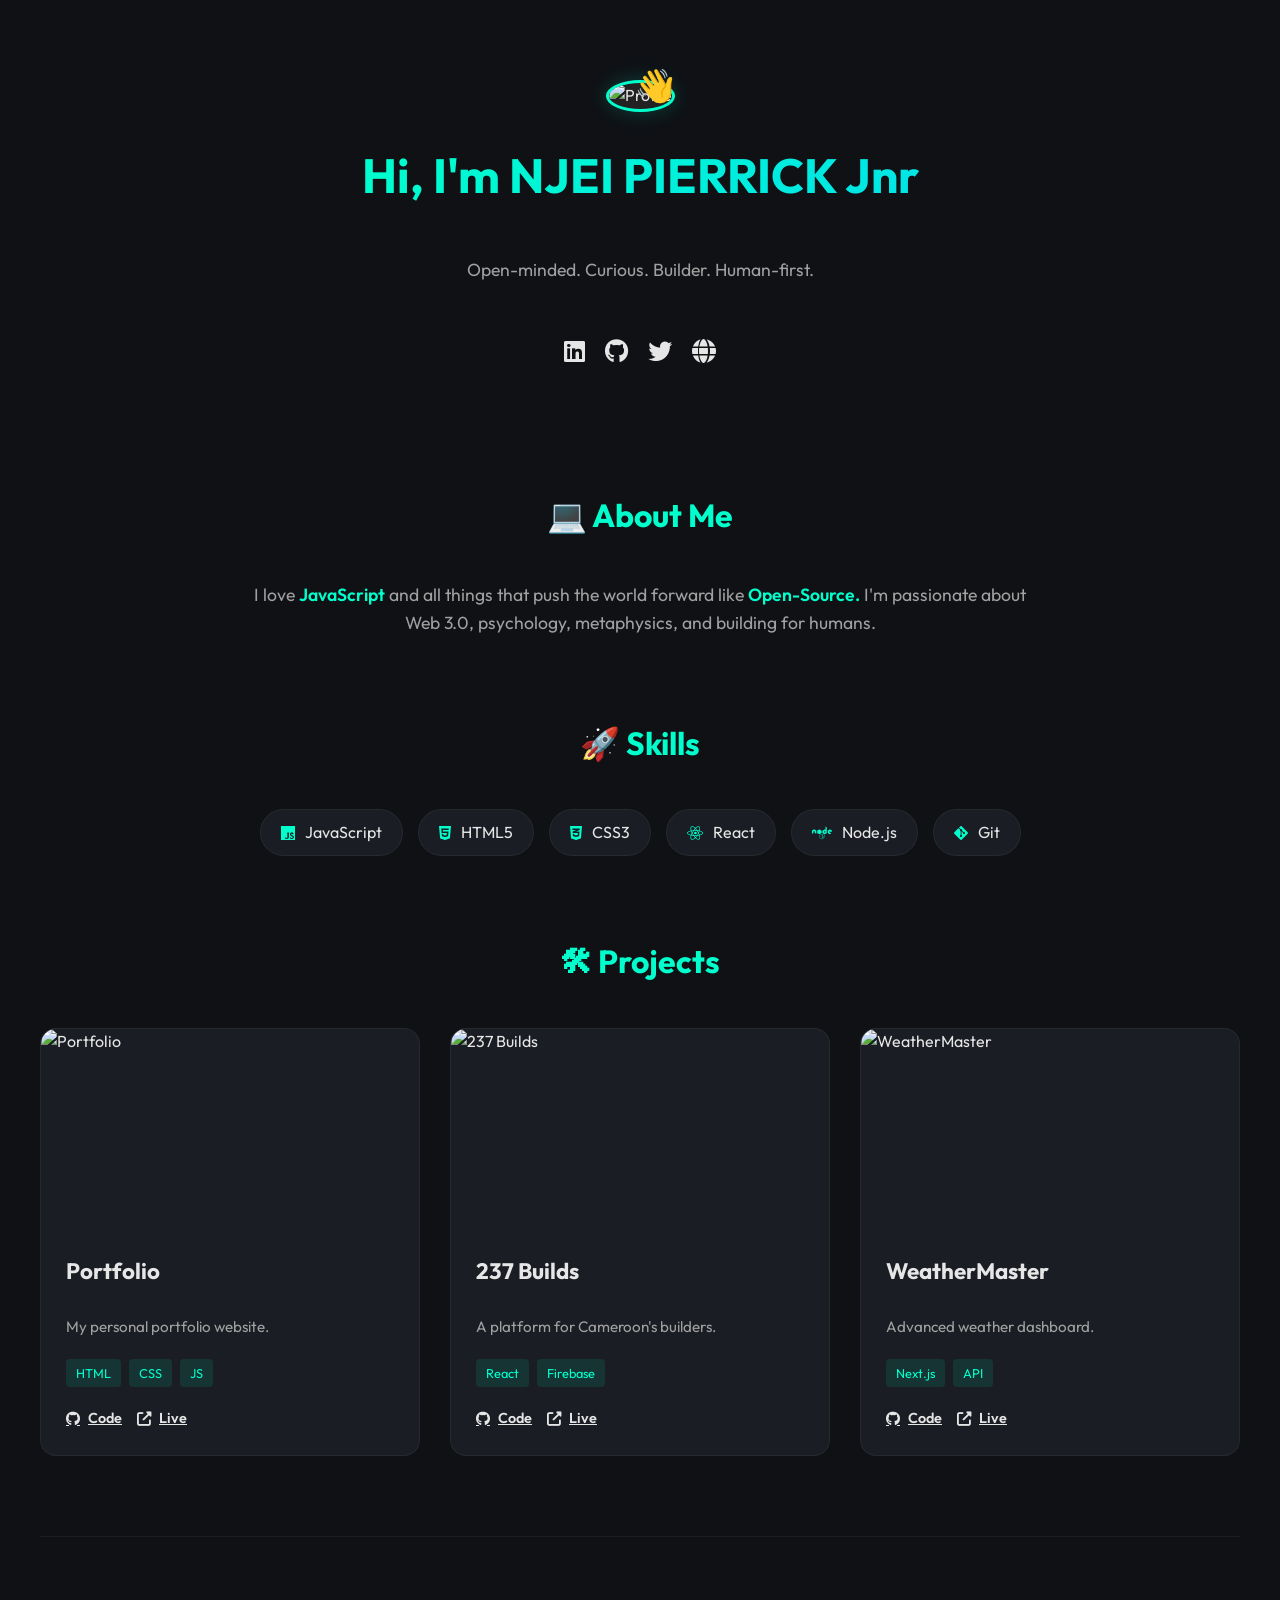
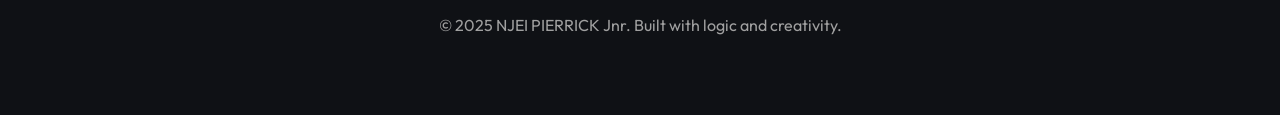
==== index.html @ 4e6f02c3 "feature:Added a seperate data file and enhance the styles" ====
<!DOCTYPE html>
<html lang="en">
<head>
  <meta charset="UTF-8" />
  <meta name="viewport" content="width=device-width, initial-scale=1.0"/>
  <title>PIERRICK's Portfolio</title>
  <link rel="stylesheet" href="styles.css" />
  <link rel="stylesheet" href="https://cdnjs.cloudflare.com/ajax/libs/font-awesome/6.4.0/css/all.min.css">
</head>
<body>
  <div id="app">
    <header id="header"></header>
    
    <main>
      <section id="about" class="fade-in"></section>
      <section id="skills" class="fade-in"></section>
      <section id="projects" class="fade-in"></section>
    </main>

    <footer id="footer"></footer>
  </div>

  <script src="data.js"></script>
  <script src="script.js"></script>
</body>
</html>
---- styles.css ----
@import url('https://fonts.googleapis.com/css2?family=Outfit:wght@300;400;600;700&display=swap');

:root {
  --bg-color: #0f1115;
  --card-bg: #1a1d23;
  --text-primary: #e6e6e6;
  --text-secondary: #a0a0a0;
  --accent: #00ffcc;
  --accent-glow: rgba(0, 255, 204, 0.2);
  --gradient: linear-gradient(135deg, #00ffcc 0%, #00ccff 100%);
}

body {
  font-family: 'Outfit', sans-serif;
  margin: 0;
  padding: 0;
  background-color: var(--bg-color);
  color: var(--text-primary);
  line-height: 1.6;
  overflow-x: hidden;
}

#app {
  max-width: 1200px;
  margin: 0 auto;
  padding: 0 20px;
}

/* Header */
header {
  padding: 80px 20px;
  text-align: center;
  margin-bottom: 40px;
}

.header-content {
  display: flex;
  flex-direction: column;
  align-items: center;
  gap: 15px;
}

.profile-container {
  position: relative;
  display: inline-block;
}

.profile-pic {
  width: 120px;
  height: 120px;
  border-radius: 50%;
  border: 3px solid var(--accent);
  object-fit: cover;
  box-shadow: 0 0 20px var(--accent-glow);
  background: #222;
}

.wave {
  font-size: 32px;
  position: absolute;
  bottom: 0;
  right: 0;
  animation: wave 1.5s infinite;
  transform-origin: 70% 70%;
}

@keyframes wave {
  0% {
    transform: rotate(0deg);
  }

  10% {
    transform: rotate(14deg);
  }

  20% {
    transform: rotate(-8deg);
  }

  30% {
    transform: rotate(14deg);
  }

  40% {
    transform: rotate(-4deg);
  }

  50% {
    transform: rotate(10deg);
  }

  60% {
    transform: rotate(0deg);
  }

  100% {
    transform: rotate(0deg);
  }
}

h1 {
  font-size: 3rem;
  margin: 10px 0;
}

.code-animate {
  background: var(--gradient);
  -webkit-background-clip: text;
  background-clip: text;
  -webkit-text-fill-color: transparent;
  background-size: 200% auto;
  animation: shine 3s linear infinite;
}

@keyframes shine {
  to {
    background-position: 200% center;
  }
}

.subtitle {
  color: var(--text-secondary);
  font-size: 1.1rem;
}

.social-links {
  display: flex;
  gap: 20px;
  margin-top: 15px;
}

.social-links a {
  color: var(--text-primary);
  font-size: 1.5rem;
  transition: transform 0.2s, color 0.2s;
}

.social-links a:hover {
  transform: translateY(-3px);
  color: var(--accent);
}

/* Common Section */
section {
  margin-bottom: 80px;
  opacity: 0;
  transform: translateY(20px);
  transition: opacity 0.6s ease-out, transform 0.6s ease-out;
}

section.visible {
  opacity: 1;
  transform: translateY(0);
}

h2 {
  text-align: center;
  font-size: 2rem;
  margin-bottom: 40px;
  color: var(--accent);
  display: flex;
  align-items: center;
  justify-content: center;
  gap: 10px;
}

/* About */
.about-content {
  max-width: 800px;
  margin: 0 auto;
  text-align: center;
  font-size: 1.1rem;
  color: var(--text-secondary);
}

.strong-word {
  color: var(--accent);
  font-weight: 600;
}

/* Skills */
.skills-container {
  display: flex;
  flex-wrap: wrap;
  justify-content: center;
  gap: 15px;
  max-width: 900px;
  margin: 0 auto;
}

.skill-tag {
  background: var(--card-bg);
  padding: 10px 20px;
  border-radius: 50px;
  display: flex;
  align-items: center;
  gap: 10px;
  border: 1px solid rgba(255, 255, 255, 0.05);
  transition: all 0.3s ease;
}

.skill-tag:hover {
  border-color: var(--accent);
  transform: translateY(-2px);
  box-shadow: 0 5px 15px rgba(0, 0, 0, 0.3);
}

.skill-tag i {
  color: var(--accent);
}

/* Projects */
.projects-grid {
  display: grid;
  grid-template-columns: repeat(auto-fit, minmax(300px, 1fr));
  gap: 30px;
}

.project-card {
  background: var(--card-bg);
  border-radius: 16px;
  overflow: hidden;
  transition: transform 0.3s ease, box-shadow 0.3s ease;
  border: 1px solid rgba(255, 255, 255, 0.05);
  display: flex;
  flex-direction: column;
}

.project-card:hover {
  transform: translateY(-5px);
  box-shadow: 0 10px 30px rgba(0, 0, 0, 0.4);
  border-color: var(--accent);
}

.project-image-wrapper {
  overflow: hidden;
  height: 200px;
}

.project-image {
  width: 100%;
  height: 100%;
  object-fit: cover;
  transition: transform 0.5s ease;
}

.project-card:hover .project-image {
  transform: scale(1.1);
}

.project-info {
  padding: 25px;
  flex-grow: 1;
  display: flex;
  flex-direction: column;
}

.project-info h3 {
  margin: 0 0 10px 0;
  font-size: 1.4rem;
}

.project-info p {
  color: var(--text-secondary);
  font-size: 0.95rem;
  margin-bottom: 20px;
  flex-grow: 1;
}

.tags {
  display: flex;
  flex-wrap: wrap;
  gap: 8px;
  margin-bottom: 20px;
}

.tag {
  font-size: 0.8rem;
  padding: 4px 10px;
  background: rgba(0, 255, 204, 0.1);
  color: var(--accent);
  border-radius: 4px;
}

.links {
  display: flex;
  gap: 15px;
  margin-top: auto;
}

.links a {
  display: flex;
  align-items: center;
  gap: 8px;
  color: var(--text-primary);
  font-size: 0.9rem;
  font-weight: 600;
}

.links a:hover {
  color: var(--accent);
}

/* Footer */
footer {
  text-align: center;
  padding: 60px 20px;
  color: var(--text-secondary);
  border-top: 1px solid rgba(255, 255, 255, 0.05);
  margin-top: 40px;
}

/* Mobile Responsive */
@media (max-width: 768px) {
  h1 {
    font-size: 2.2rem;
  }

  .projects-grid {
    grid-template-columns: 1fr;
  }
}
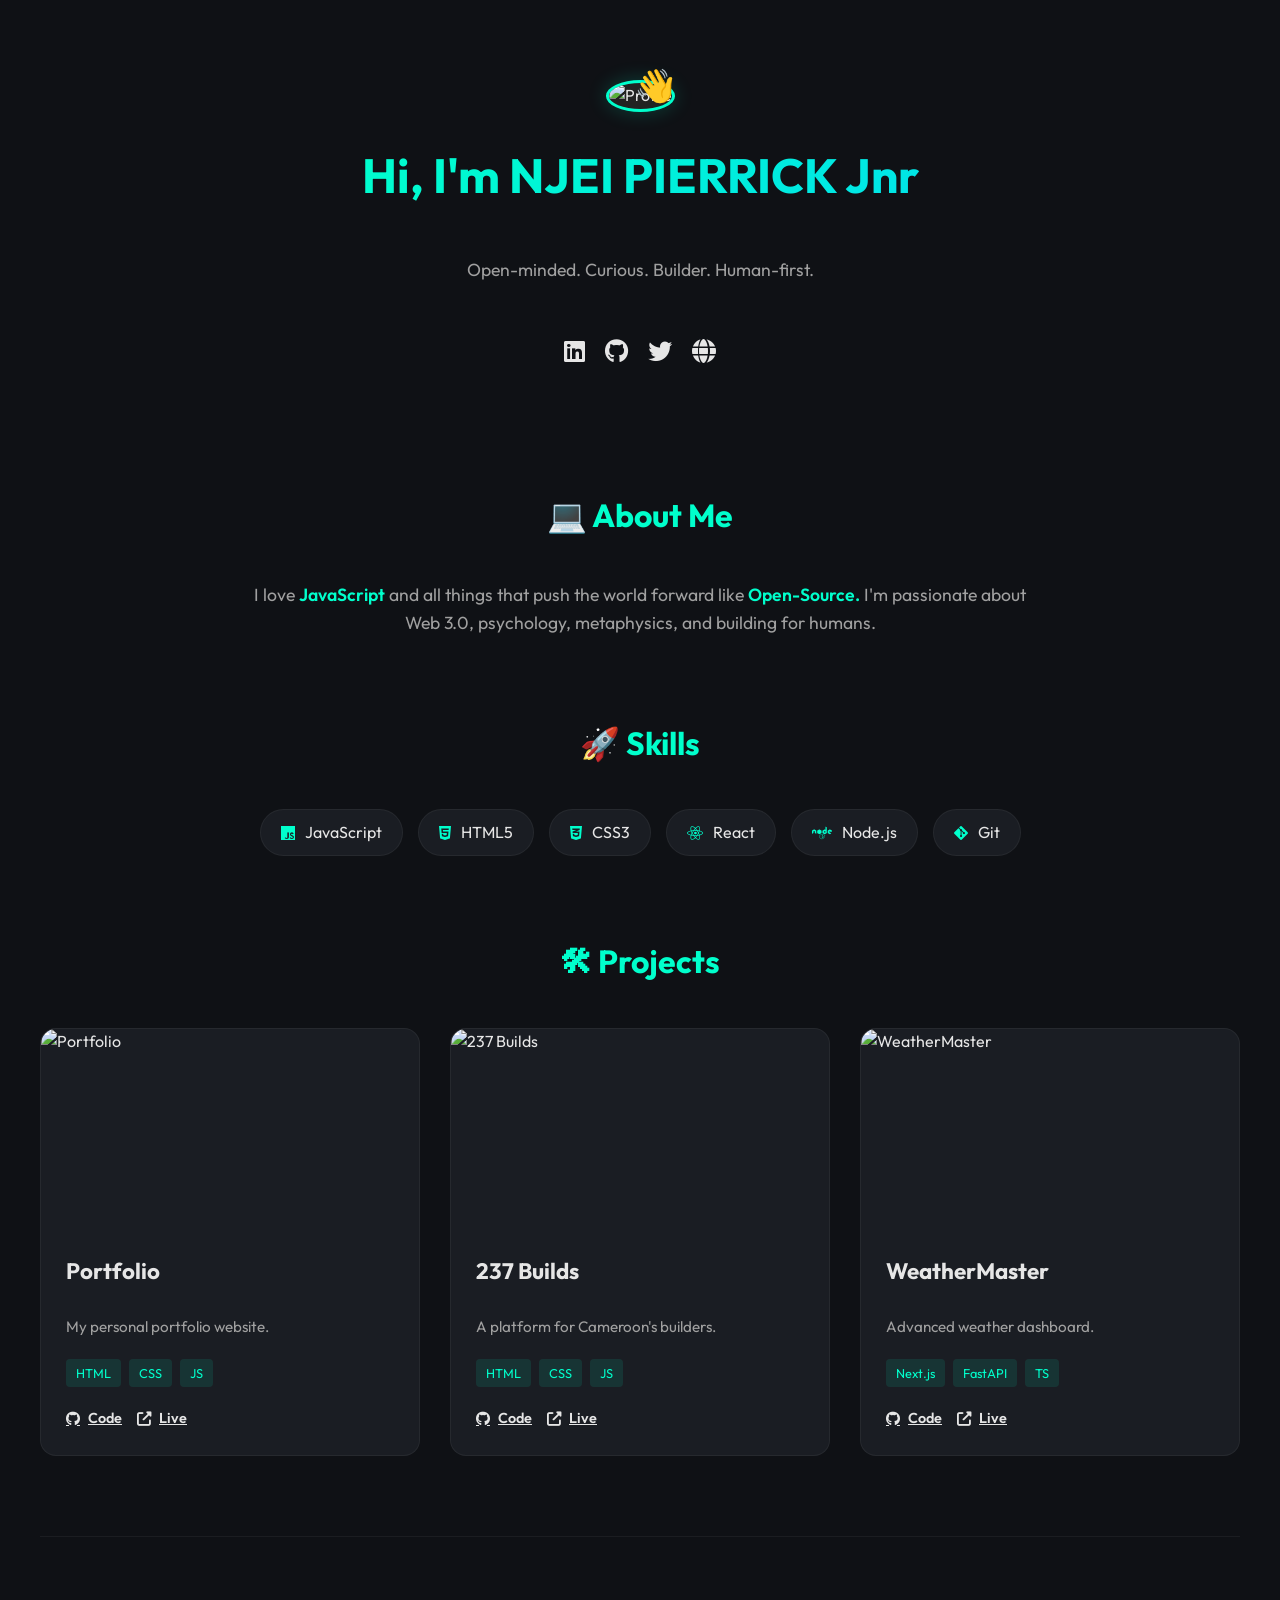
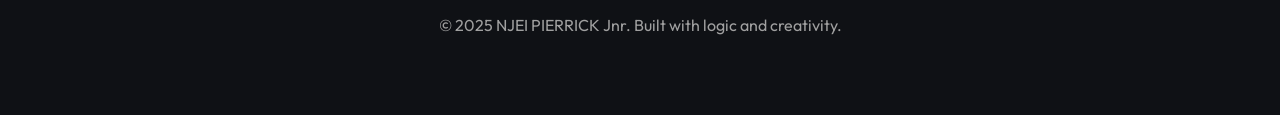
==== commit b5abf8e7: "Feature: Added the favico" ====
--- a/index.html
+++ b/index.html
@@ -1,16 +1,23 @@
 <!DOCTYPE html>
 <html lang="en">
+
 <head>
   <meta charset="UTF-8" />
-  <meta name="viewport" content="width=device-width, initial-scale=1.0"/>
+  <meta name="viewport" content="width=device-width, initial-scale=1.0" />
   <title>PIERRICK's Portfolio</title>
+  <link rel="apple-touch-icon" sizes="180x180" href="favico/apple-touch-icon.png">
+  <link rel="icon" type="image/png" sizes="32x32" href="favico/favicon-32x32.png">
+  <link rel="icon" type="image/png" sizes="16x16" href="favico/favicon-16x16.png">
+  <link rel="manifest" href="favico/site.webmanifest">
+  <link rel="icon" href="favico/favicon.ico">
   <link rel="stylesheet" href="styles.css" />
   <link rel="stylesheet" href="https://cdnjs.cloudflare.com/ajax/libs/font-awesome/6.4.0/css/all.min.css">
 </head>
+
 <body>
   <div id="app">
     <header id="header"></header>
-    
+
     <main>
       <section id="about" class="fade-in"></section>
       <section id="skills" class="fade-in"></section>
@@ -23,4 +30,5 @@
   <script src="data.js"></script>
   <script src="script.js"></script>
 </body>
-</html>
+
+</html>
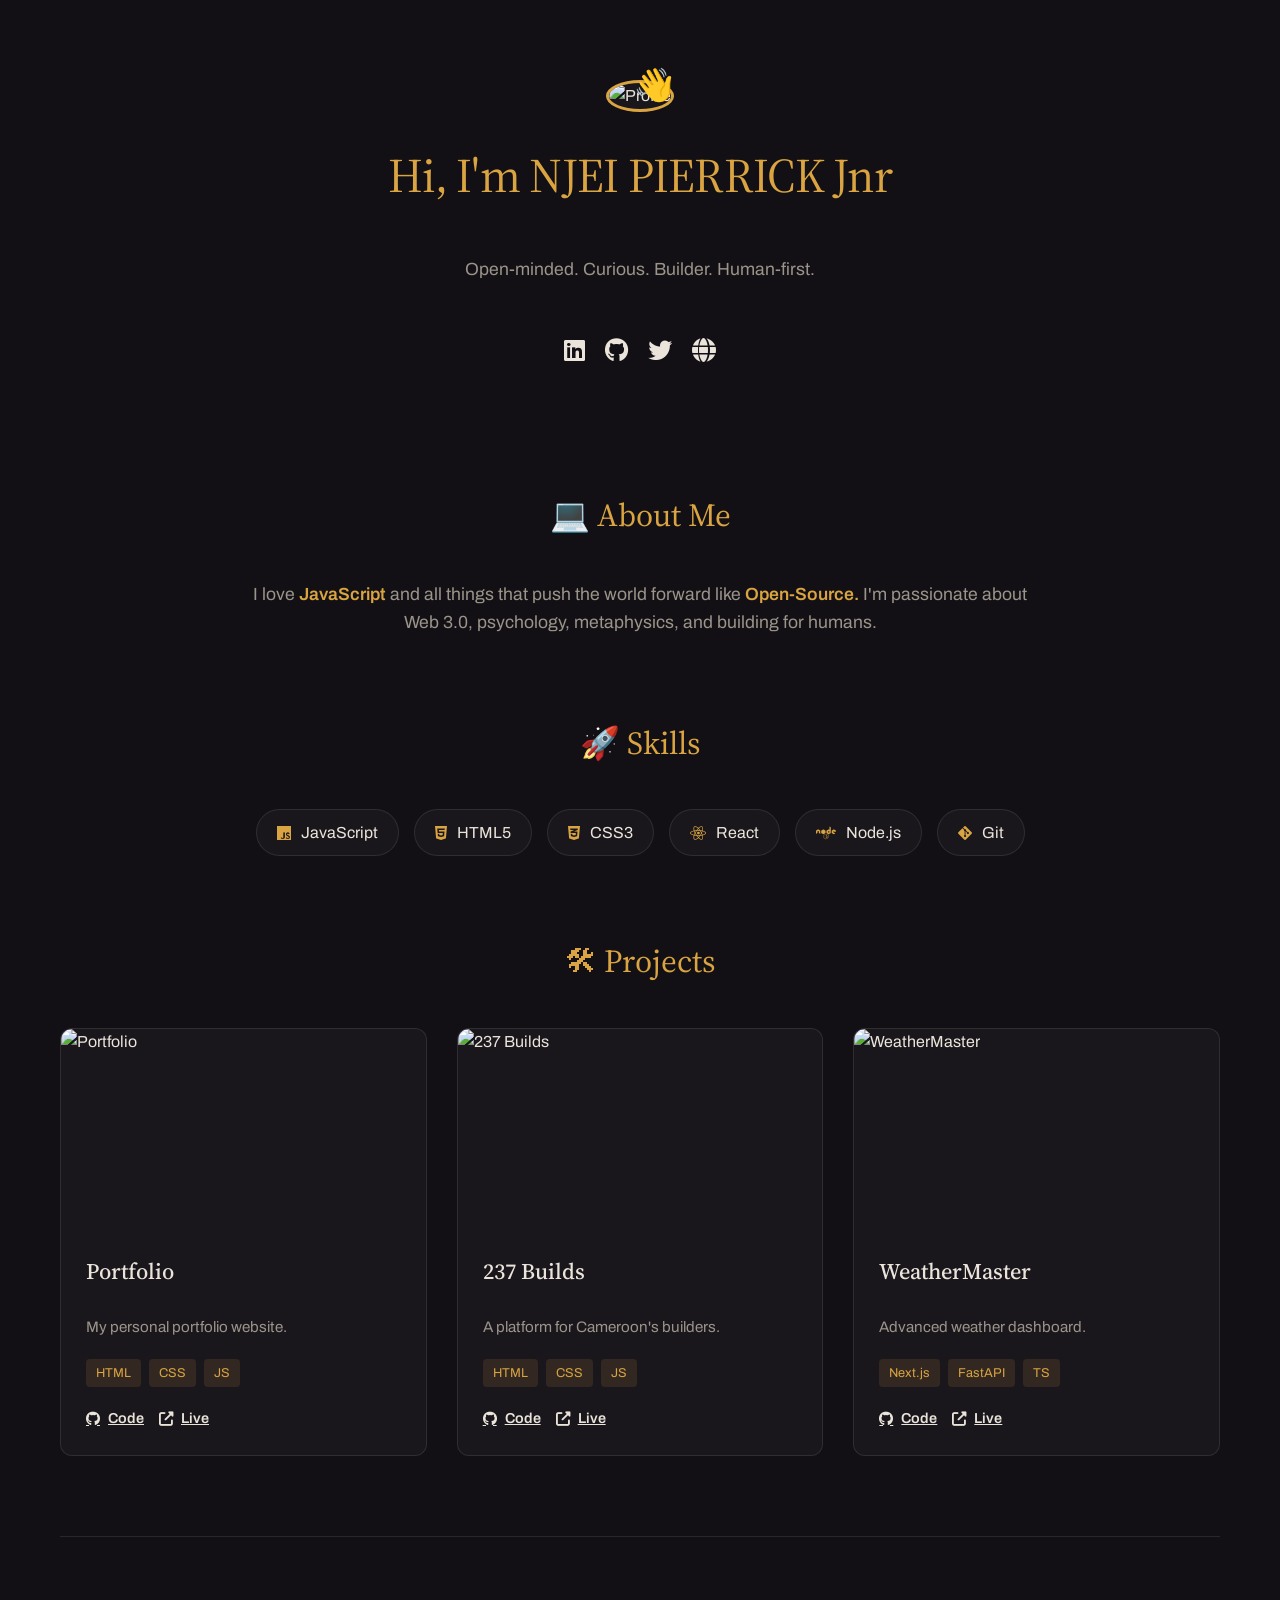
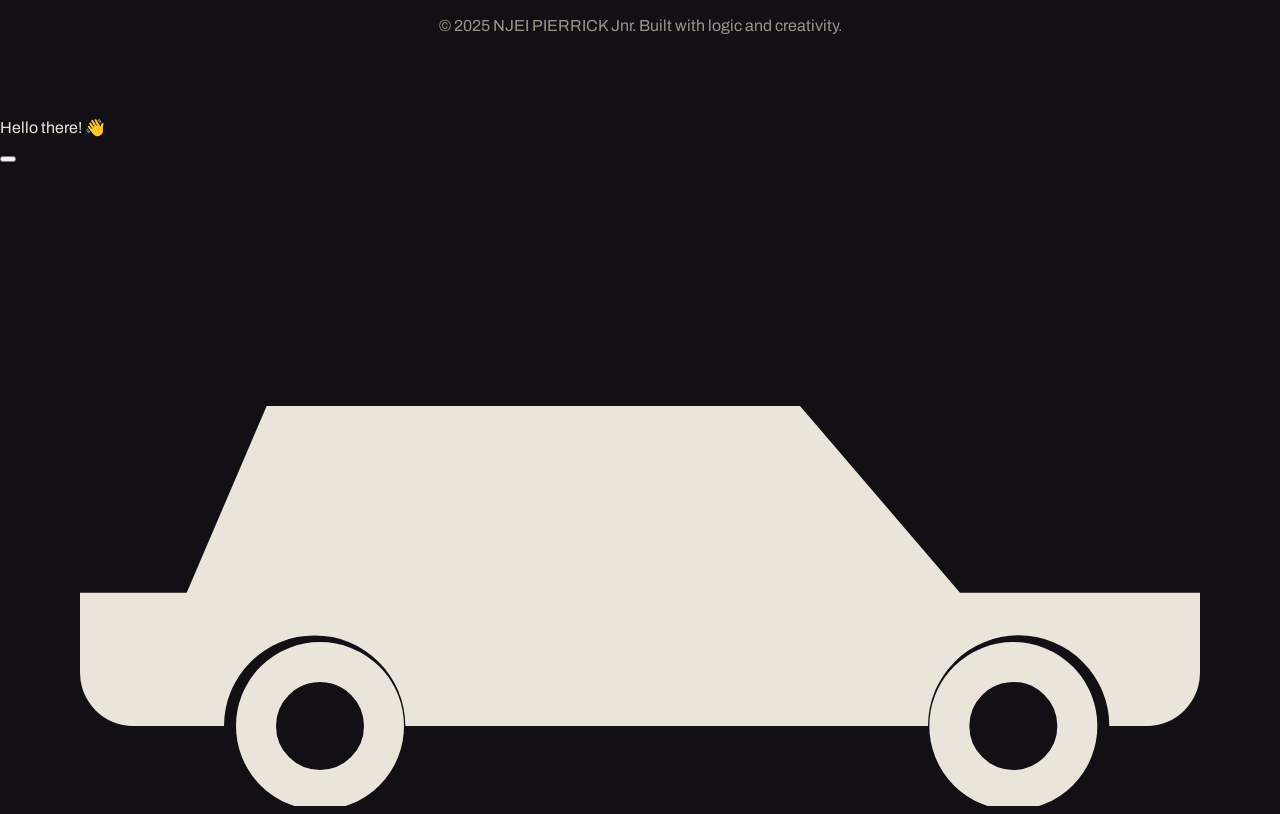
==== commit dfd93f20: "added blob" ====
--- a/index.html
+++ b/index.html
@@ -27,6 +27,32 @@
     <footer id="footer"></footer>
   </div>
 
+  <div id="helloDrop" class="hello-drop" aria-live="polite">Hello there! 👋</div>
+
+  <button
+    type="button"
+    id="navBlob"
+    class="nav-blob"
+    aria-haspopup="true"
+    aria-expanded="false"
+    aria-controls="blobMenu"
+    aria-label="Open quick menu"
+  ><span class="nav-blob-dot"></span></button>
+
+  <nav id="blobMenu" class="blob-menu" aria-label="Quick links" hidden>
+    <a href="#projects" class="blob-link" data-close>Projects</a>
+    <a href="https://njeipierrick.com" target="_blank" rel="noopener noreferrer" class="blob-link" data-close>Read my Blog ↗</a>
+  </nav>
+
+  <div id="scrollCar" class="scroll-progress" role="progressbar" aria-valuemin="0" aria-valuemax="100" aria-valuenow="0" aria-label="Page scroll progress">
+    <div class="scroll-track"></div>
+    <svg class="scroll-car" viewBox="0 0 48 24" aria-hidden="true" focusable="false">
+      <path d="M3 16 L7 16 L10 9 L30 9 L36 16 L45 16 L45 19 A2 2 0 0 1 43 21 L41.6 21 A3.4 3.4 0 0 0 34.8 21 L15.2 21 A3.4 3.4 0 0 0 8.4 21 L5 21 A2 2 0 0 1 3 19 Z" fill="currentColor" />
+      <circle cx="12" cy="21" r="2.4" fill="var(--bg)" stroke="currentColor" stroke-width="1.5" />
+      <circle cx="38" cy="21" r="2.4" fill="var(--bg)" stroke="currentColor" stroke-width="1.5" />
+    </svg>
+  </div>
+
   <script src="data.js"></script>
   <script src="script.js"></script>
 </body>
--- a/styles.css
+++ b/styles.css
@@ -1,24 +1,36 @@
-@import url('https://fonts.googleapis.com/css2?family=Outfit:wght@300;400;600;700&display=swap');
+@import url('https://fonts.googleapis.com/css2?family=Source+Serif+4:ital,opsz,wght@0,8..60,400;0,8..60,500;0,8..60,600;1,8..60,400&family=Archivo:wght@400;500;600&display=swap');
 
 :root {
-  --bg-color: #0f1115;
-  --card-bg: #1a1d23;
-  --text-primary: #e6e6e6;
-  --text-secondary: #a0a0a0;
-  --accent: #00ffcc;
-  --accent-glow: rgba(0, 255, 204, 0.2);
-  --gradient: linear-gradient(135deg, #00ffcc 0%, #00ccff 100%);
+  --bg: #121014;
+  --bg-raise: #1a171c;
+  --line: rgba(234, 228, 219, 0.10);
+  --text: #eae4db;
+  --muted: #9b948a;
+  --accent: #d9a441;
+  --accent-soft: rgba(217, 164, 65, 0.12);
+  --serif: "Source Serif 4", Georgia, serif;
+  --sans: "Archivo", -apple-system, system-ui, sans-serif;
+}
+
+* { box-sizing: border-box; }
+html { scroll-behavior: smooth; }
+@media (prefers-reduced-motion: reduce) {
+  html { scroll-behavior: auto; }
+  *, *::before, *::after { transition: none !important; animation: none !important; }
 }
 
 body {
-  font-family: 'Outfit', sans-serif;
+  font-family: var(--sans);
   margin: 0;
   padding: 0;
-  background-color: var(--bg-color);
-  color: var(--text-primary);
+  background-color: var(--bg);
+  color: var(--text);
   line-height: 1.6;
   overflow-x: hidden;
-}
+  -webkit-font-smoothing: antialiased;
+}
+
+::selection { background: var(--accent); color: var(--bg); }
 
 #app {
   max-width: 1200px;
@@ -51,8 +63,7 @@
   border-radius: 50%;
   border: 3px solid var(--accent);
   object-fit: cover;
-  box-shadow: 0 0 20px var(--accent-glow);
-  background: #222;
+  background: var(--bg-raise);
 }
 
 .wave {
@@ -60,7 +71,7 @@
   position: absolute;
   bottom: 0;
   right: 0;
-  animation: wave 1.5s infinite;
+  animation: wave 1.8s infinite;
   transform-origin: 70% 70%;
 }
 
@@ -99,27 +110,19 @@
 }
 
 h1 {
+  font-family: var(--serif);
+  font-weight: 400;
   font-size: 3rem;
+  letter-spacing: -0.015em;
   margin: 10px 0;
 }
 
 .code-animate {
-  background: var(--gradient);
-  -webkit-background-clip: text;
-  background-clip: text;
-  -webkit-text-fill-color: transparent;
-  background-size: 200% auto;
-  animation: shine 3s linear infinite;
-}
-
-@keyframes shine {
-  to {
-    background-position: 200% center;
-  }
+  color: var(--accent);
 }
 
 .subtitle {
-  color: var(--text-secondary);
+  color: var(--muted);
   font-size: 1.1rem;
 }
 
@@ -130,9 +133,9 @@
 }
 
 .social-links a {
-  color: var(--text-primary);
+  color: var(--text);
   font-size: 1.5rem;
-  transition: transform 0.2s, color 0.2s;
+  transition: transform 200ms ease, color 200ms ease;
 }
 
 .social-links a:hover {
@@ -145,7 +148,7 @@
   margin-bottom: 80px;
   opacity: 0;
   transform: translateY(20px);
-  transition: opacity 0.6s ease-out, transform 0.6s ease-out;
+  transition: opacity 0.5s ease-out, transform 0.5s ease-out;
 }
 
 section.visible {
@@ -154,6 +157,8 @@
 }
 
 h2 {
+  font-family: var(--serif);
+  font-weight: 400;
   text-align: center;
   font-size: 2rem;
   margin-bottom: 40px;
@@ -170,7 +175,7 @@
   margin: 0 auto;
   text-align: center;
   font-size: 1.1rem;
-  color: var(--text-secondary);
+  color: var(--muted);
 }
 
 .strong-word {
@@ -189,20 +194,19 @@
 }
 
 .skill-tag {
-  background: var(--card-bg);
+  background: var(--bg-raise);
   padding: 10px 20px;
   border-radius: 50px;
   display: flex;
   align-items: center;
   gap: 10px;
-  border: 1px solid rgba(255, 255, 255, 0.05);
-  transition: all 0.3s ease;
+  border: 1px solid var(--line);
+  transition: border-color 200ms ease, transform 200ms ease;
 }
 
 .skill-tag:hover {
   border-color: var(--accent);
   transform: translateY(-2px);
-  box-shadow: 0 5px 15px rgba(0, 0, 0, 0.3);
 }
 
 .skill-tag i {
@@ -217,18 +221,17 @@
 }
 
 .project-card {
-  background: var(--card-bg);
-  border-radius: 16px;
+  background: var(--bg-raise);
+  border-radius: 12px;
   overflow: hidden;
-  transition: transform 0.3s ease, box-shadow 0.3s ease;
-  border: 1px solid rgba(255, 255, 255, 0.05);
+  transition: border-color 200ms ease, transform 200ms ease;
+  border: 1px solid var(--line);
   display: flex;
   flex-direction: column;
 }
 
 .project-card:hover {
-  transform: translateY(-5px);
-  box-shadow: 0 10px 30px rgba(0, 0, 0, 0.4);
+  transform: translateY(-3px);
   border-color: var(--accent);
 }
 
@@ -245,7 +248,7 @@
 }
 
 .project-card:hover .project-image {
-  transform: scale(1.1);
+  transform: scale(1.05);
 }
 
 .project-info {
@@ -256,12 +259,14 @@
 }
 
 .project-info h3 {
+  font-family: var(--serif);
+  font-weight: 500;
   margin: 0 0 10px 0;
   font-size: 1.4rem;
 }
 
 .project-info p {
-  color: var(--text-secondary);
+  color: var(--muted);
   font-size: 0.95rem;
   margin-bottom: 20px;
   flex-grow: 1;
@@ -277,7 +282,7 @@
 .tag {
   font-size: 0.8rem;
   padding: 4px 10px;
-  background: rgba(0, 255, 204, 0.1);
+  background: var(--accent-soft);
   color: var(--accent);
   border-radius: 4px;
 }
@@ -292,9 +297,10 @@
   display: flex;
   align-items: center;
   gap: 8px;
-  color: var(--text-primary);
+  color: var(--text);
   font-size: 0.9rem;
   font-weight: 600;
+  transition: color 200ms ease;
 }
 
 .links a:hover {
@@ -305,8 +311,8 @@
 footer {
   text-align: center;
   padding: 60px 20px;
-  color: var(--text-secondary);
-  border-top: 1px solid rgba(255, 255, 255, 0.05);
+  color: var(--muted);
+  border-top: 1px solid var(--line);
   margin-top: 40px;
 }
 
@@ -319,4 +325,4 @@
   .projects-grid {
     grid-template-columns: 1fr;
   }
-}+}
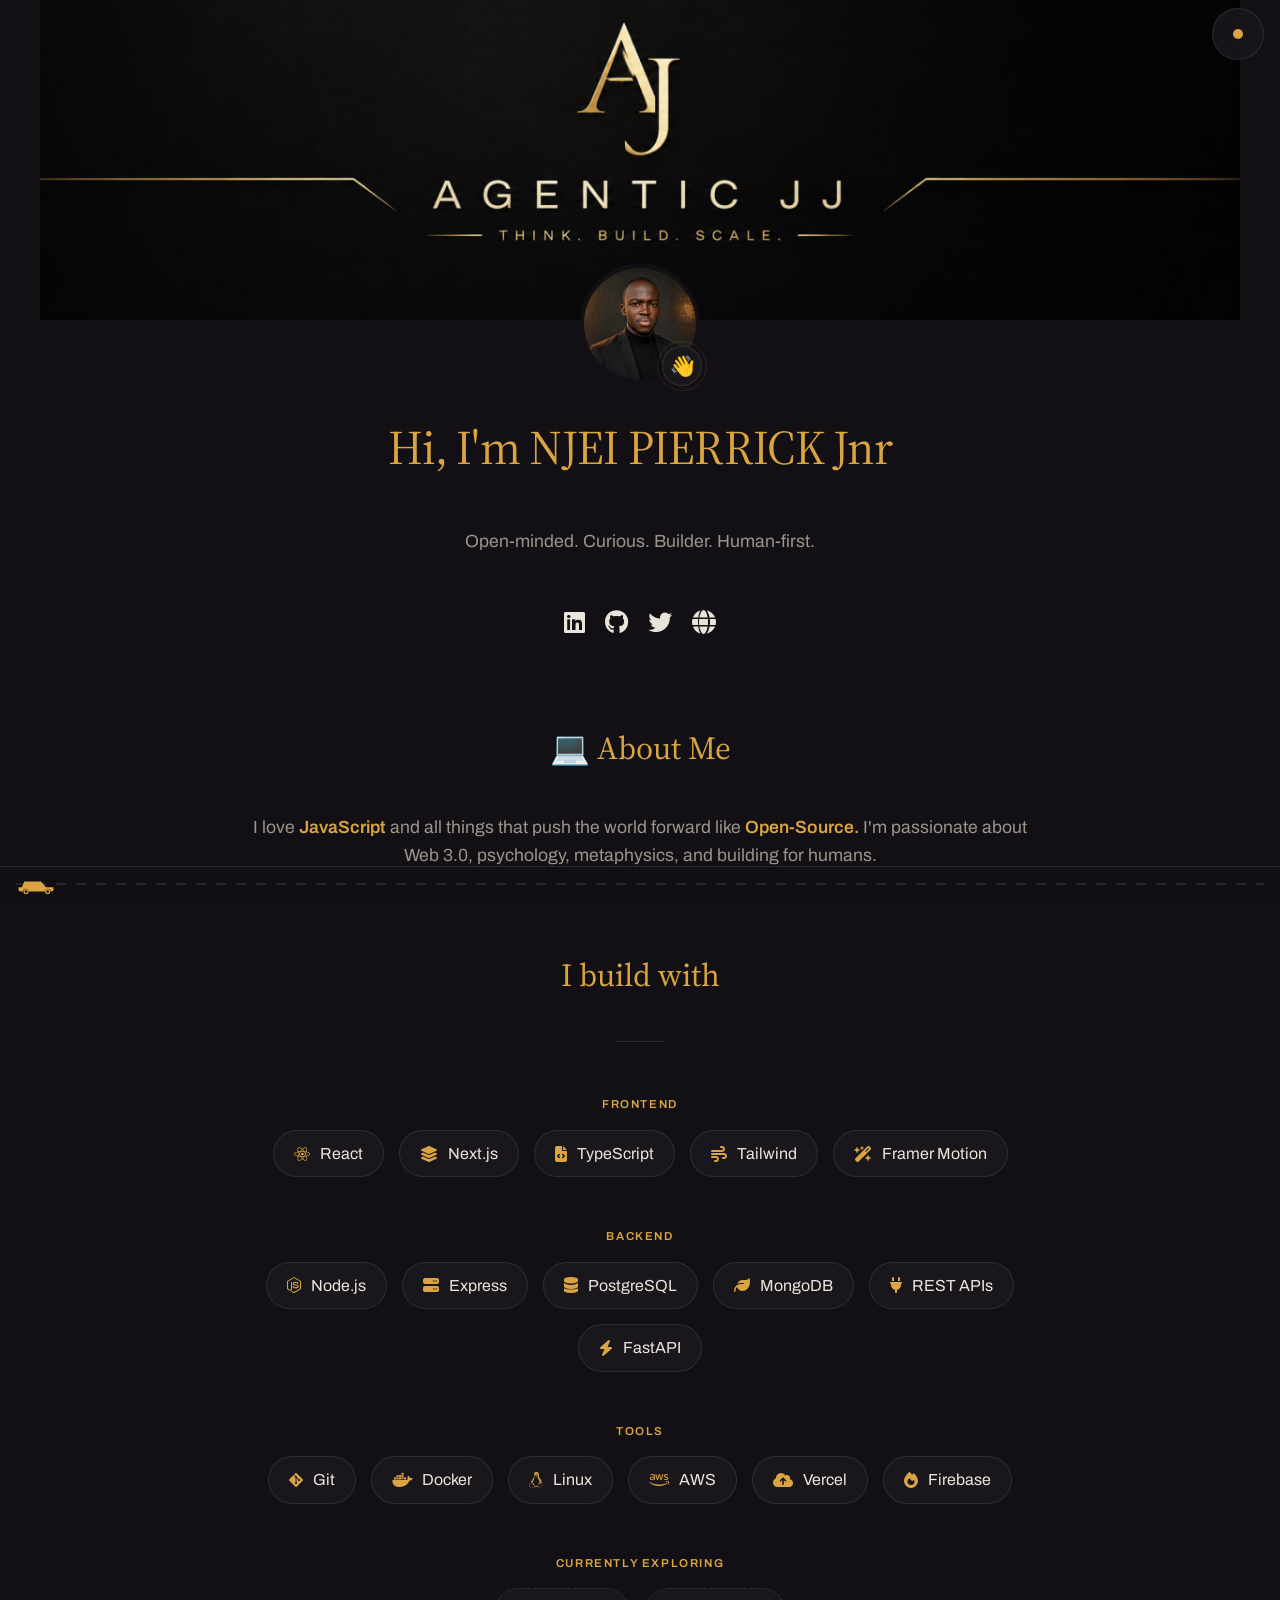
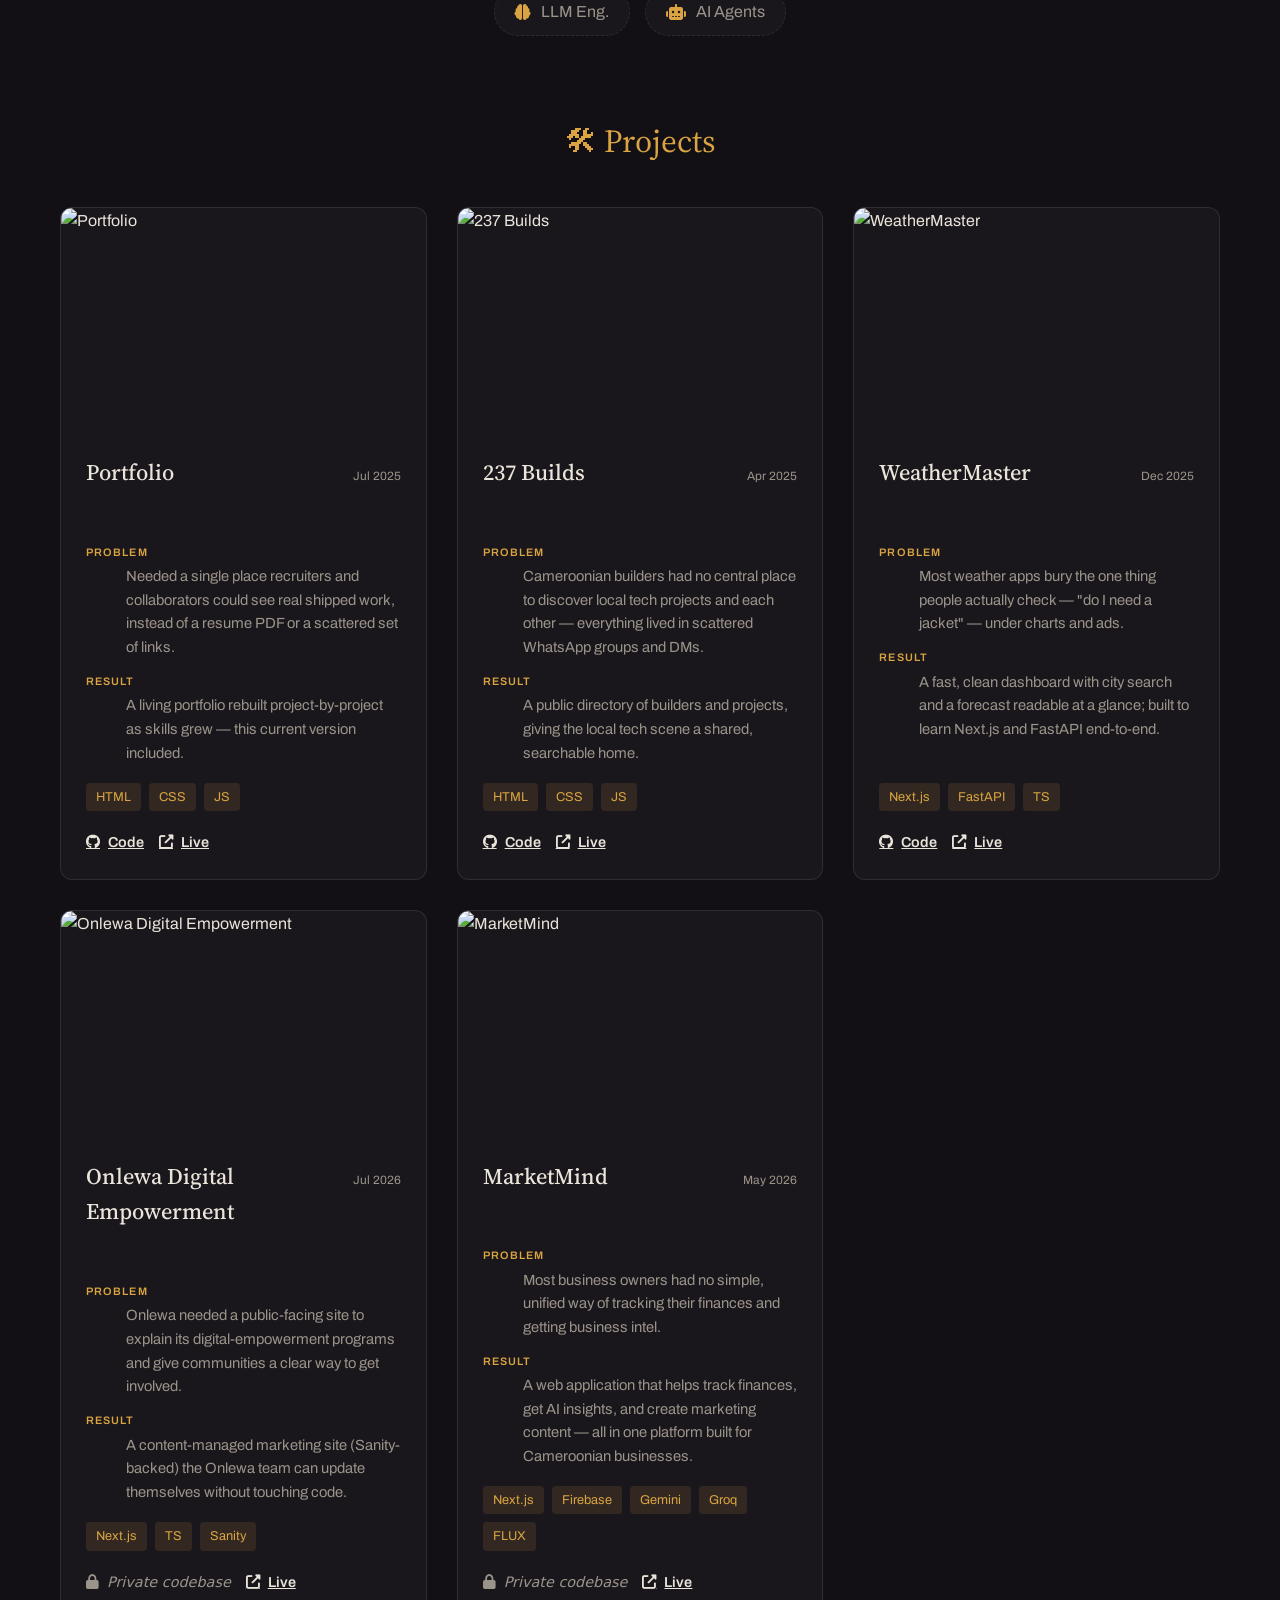
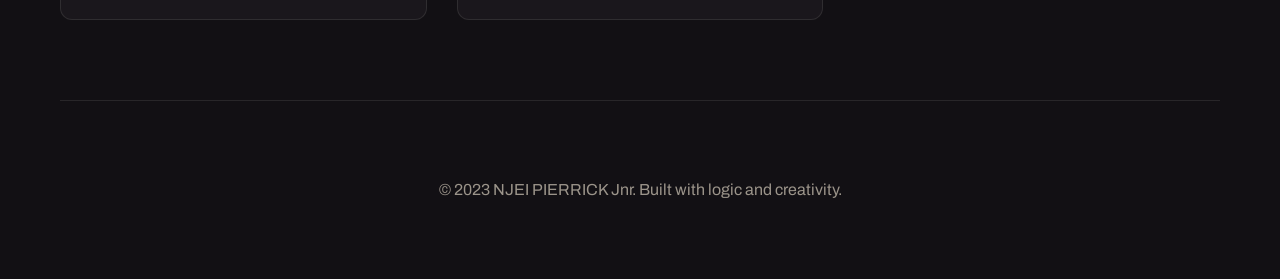
==== commit e7a302f0: "Added the blog link" ====
--- a/index.html
+++ b/index.html
@@ -41,7 +41,7 @@
 
   <nav id="blobMenu" class="blob-menu" aria-label="Quick links" hidden>
     <a href="#projects" class="blob-link" data-close>Projects</a>
-    <a href="https://njeipierrick.com" target="_blank" rel="noopener noreferrer" class="blob-link" data-close>Read my Blog ↗</a>
+    <a href="https://njei-blog.vercel.app" target="_blank" rel="noopener noreferrer" class="blob-link" data-close>Read my Blog ↗</a>
   </nav>
 
   <div id="scrollCar" class="scroll-progress" role="progressbar" aria-valuemin="0" aria-valuemax="100" aria-valuenow="0" aria-label="Page scroll progress">
--- a/styles.css
+++ b/styles.css
@@ -40,39 +40,107 @@
 
 /* Header */
 header {
-  padding: 80px 20px;
+  padding: 0 0 40px;
   text-align: center;
   margin-bottom: 40px;
 }
 
+/* Facebook-style cover photo */
+.cover {
+  width: calc(100% + 40px);
+  margin: 0 -20px;
+  height: clamp(140px, 30vw, 320px);
+  overflow: hidden;
+  background: var(--bg-raise);
+}
+
+.cover-img {
+  width: 100%;
+  height: 100%;
+  object-fit: cover;
+  display: block;
+}
+
+.cover-placeholder {
+  width: 100%;
+  height: 100%;
+  background-image: repeating-linear-gradient(
+    135deg,
+    var(--bg-raise) 0,
+    var(--bg-raise) 22px,
+    var(--bg) 22px,
+    var(--bg) 44px
+  );
+}
+
 .header-content {
   display: flex;
   flex-direction: column;
   align-items: center;
   gap: 15px;
+  padding: 0 20px;
 }
 
 .profile-container {
   position: relative;
   display: inline-block;
+  margin-top: -56px;
+  z-index: 1;
 }
 
 .profile-pic {
   width: 120px;
   height: 120px;
   border-radius: 50%;
-  border: 3px solid var(--accent);
+  border: 4px solid var(--bg);
   object-fit: cover;
   background: var(--bg-raise);
-}
-
-.wave {
-  font-size: 32px;
+  display: block;
+}
+
+.wave-btn {
   position: absolute;
-  bottom: 0;
-  right: 0;
+  bottom: -2px;
+  right: -2px;
+  width: 40px;
+  height: 40px;
+  border-radius: 50%;
+  background: var(--bg-raise);
+  border: 1px solid var(--line);
+  display: flex;
+  align-items: center;
+  justify-content: center;
+  cursor: pointer;
+  transition: transform 200ms ease, border-color 200ms ease;
+}
+
+.wave-btn::before {
+  content: "";
+  position: absolute;
+  inset: -6px;
+  border-radius: 50%;
+  border: 1px solid var(--accent-soft);
+  animation: wave-pulse 2.6s ease-out infinite;
+  pointer-events: none;
+}
+
+.wave-btn:hover,
+.wave-btn:focus-visible {
+  transform: scale(1.15);
+  border-color: var(--accent);
+}
+
+.wave-btn .wave {
+  display: inline-block;
+  font-size: 20px;
   animation: wave 1.8s infinite;
   transform-origin: 70% 70%;
+}
+
+@keyframes wave-pulse {
+  0% { transform: scale(0.85); opacity: 0.6; }
+  70% { transform: scale(1.5); opacity: 0; }
+  100% { opacity: 0; }
 }
 
 @keyframes wave {
@@ -184,6 +252,33 @@
 }
 
 /* Skills */
+.skills-header { text-align: center; }
+.skills-divider {
+  width: 48px;
+  height: 1px;
+  background: var(--line);
+  margin: 1.1rem auto 0;
+}
+
+.skill-groups {
+  display: flex;
+  flex-direction: column;
+  gap: 2.4rem;
+  max-width: 800px;
+  margin: 2.6rem auto 0;
+}
+
+.skill-group-label {
+  text-align: center;
+  font-family: var(--sans);
+  font-size: 0.72rem;
+  font-weight: 600;
+  letter-spacing: 0.14em;
+  text-transform: uppercase;
+  color: var(--accent);
+  margin-bottom: 1rem;
+}
+
 .skills-container {
   display: flex;
   flex-wrap: wrap;
@@ -211,6 +306,11 @@
 
 .skill-tag i {
   color: var(--accent);
+}
+
+.skill-tag.exploring {
+  border-style: dashed;
+  color: var(--muted);
 }
 
 /* Projects */
@@ -258,18 +358,55 @@
   flex-direction: column;
 }
 
+.project-meta {
+  display: flex;
+  align-items: baseline;
+  justify-content: space-between;
+  gap: 0.75rem;
+  margin-bottom: 0.9rem;
+}
+
 .project-info h3 {
   font-family: var(--serif);
   font-weight: 500;
-  margin: 0 0 10px 0;
   font-size: 1.4rem;
 }
 
-.project-info p {
-  color: var(--muted);
-  font-size: 0.95rem;
-  margin-bottom: 20px;
+.project-date {
+  font-size: 0.75rem;
+  color: var(--muted);
+  white-space: nowrap;
+}
+
+.project-case {
   flex-grow: 1;
+  margin-bottom: 1.1rem;
+}
+
+.project-case dt {
+  font-size: 0.68rem;
+  font-weight: 600;
+  letter-spacing: 0.1em;
+  text-transform: uppercase;
+  color: var(--accent);
+  margin-top: 0.85rem;
+}
+
+.project-case dt:first-child { margin-top: 0; }
+
+.project-case dd {
+  color: var(--muted);
+  font-size: 0.92rem;
+  margin-top: 0.25rem;
+}
+
+.project-private {
+  display: flex;
+  align-items: center;
+  gap: 8px;
+  color: var(--muted);
+  font-size: 0.9rem;
+  font-style: italic;
 }
 
 .tags {
@@ -316,6 +453,131 @@
   margin-top: 40px;
 }
 
+/* ---------- Hello drop message ---------- */
+.hello-drop {
+  position: fixed;
+  top: 0;
+  left: 50%;
+  transform: translate(-50%, -120%);
+  background: var(--bg-raise);
+  border: 1px solid var(--line);
+  border-top: none;
+  border-bottom: 2px solid var(--accent);
+  color: var(--text);
+  font-family: var(--serif);
+  font-size: 1.1rem;
+  padding: 0.9rem 1.7rem;
+  border-radius: 0 0 10px 10px;
+  z-index: 80;
+  transition: transform 480ms cubic-bezier(0.32, 1.4, 0.55, 1);
+  pointer-events: none;
+}
+
+.hello-drop.show { transform: translate(-50%, 0); }
+
+/* ---------- Floating nav blob (dual-trigger menu) ---------- */
+.nav-blob {
+  position: fixed;
+  z-index: 70;
+  width: 52px;
+  height: 52px;
+  border-radius: 50%;
+  background: color-mix(in srgb, var(--bg-raise) 88%, transparent);
+  backdrop-filter: blur(10px);
+  border: 1px solid var(--line);
+  display: flex;
+  align-items: center;
+  justify-content: center;
+  cursor: grab;
+  touch-action: none;
+  transition: left 320ms ease, right 320ms ease, top 320ms ease,
+    border-color 160ms ease, transform 160ms ease;
+}
+
+.nav-blob.dragging { transition: transform 80ms ease; cursor: grabbing; }
+.nav-blob:hover { border-color: var(--accent); }
+.nav-blob:active { transform: scale(0.94); }
+
+.nav-blob-dot {
+  width: 10px;
+  height: 10px;
+  border-radius: 50%;
+  background: var(--accent);
+  transition: background 160ms ease;
+}
+
+.nav-blob[aria-expanded="true"] .nav-blob-dot { background: var(--text); }
+
+.blob-menu {
+  position: fixed;
+  z-index: 70;
+  min-width: 12rem;
+  background: color-mix(in srgb, var(--bg-raise) 92%, transparent);
+  backdrop-filter: blur(10px);
+  border: 1px solid var(--line);
+  border-radius: 12px;
+  padding: 0.5rem;
+  display: flex;
+  flex-direction: column;
+  gap: 0.15rem;
+  opacity: 0;
+  transform: translateY(6px) scale(0.98);
+  transition: opacity 180ms ease, transform 180ms ease;
+}
+
+.blob-menu[data-open] { opacity: 1; transform: translateY(0) scale(1); }
+
+.blob-link {
+  font-family: var(--sans);
+  font-size: 0.92rem;
+  color: var(--text);
+  padding: 0.6rem 0.75rem;
+  border-radius: 8px;
+  transition: background 140ms ease, color 140ms ease;
+}
+
+.blob-link:hover,
+.blob-link:focus-visible { background: var(--accent-soft); color: var(--accent); }
+
+/* ---------- Scroll progress (car on the road) ---------- */
+.scroll-progress {
+  position: fixed;
+  left: 0;
+  right: 0;
+  bottom: 0;
+  z-index: 65;
+  height: 34px;
+  background: color-mix(in srgb, var(--bg) 85%, transparent);
+  backdrop-filter: blur(6px);
+  border-top: 1px solid var(--line);
+  overflow: hidden;
+}
+
+.scroll-track {
+  position: absolute;
+  left: 16px;
+  right: 16px;
+  top: 50%;
+  height: 2px;
+  transform: translateY(-50%);
+  background-image: repeating-linear-gradient(
+    to right,
+    var(--line) 0, var(--line) 10px,
+    transparent 10px, transparent 20px
+  );
+}
+
+.scroll-car {
+  position: absolute;
+  top: 50%;
+  left: 16px;
+  width: 40px;
+  height: 20px;
+  color: var(--accent);
+  transform: translate(0, -50%);
+  will-change: transform;
+}
+
 /* Mobile Responsive */
 @media (max-width: 768px) {
   h1 {
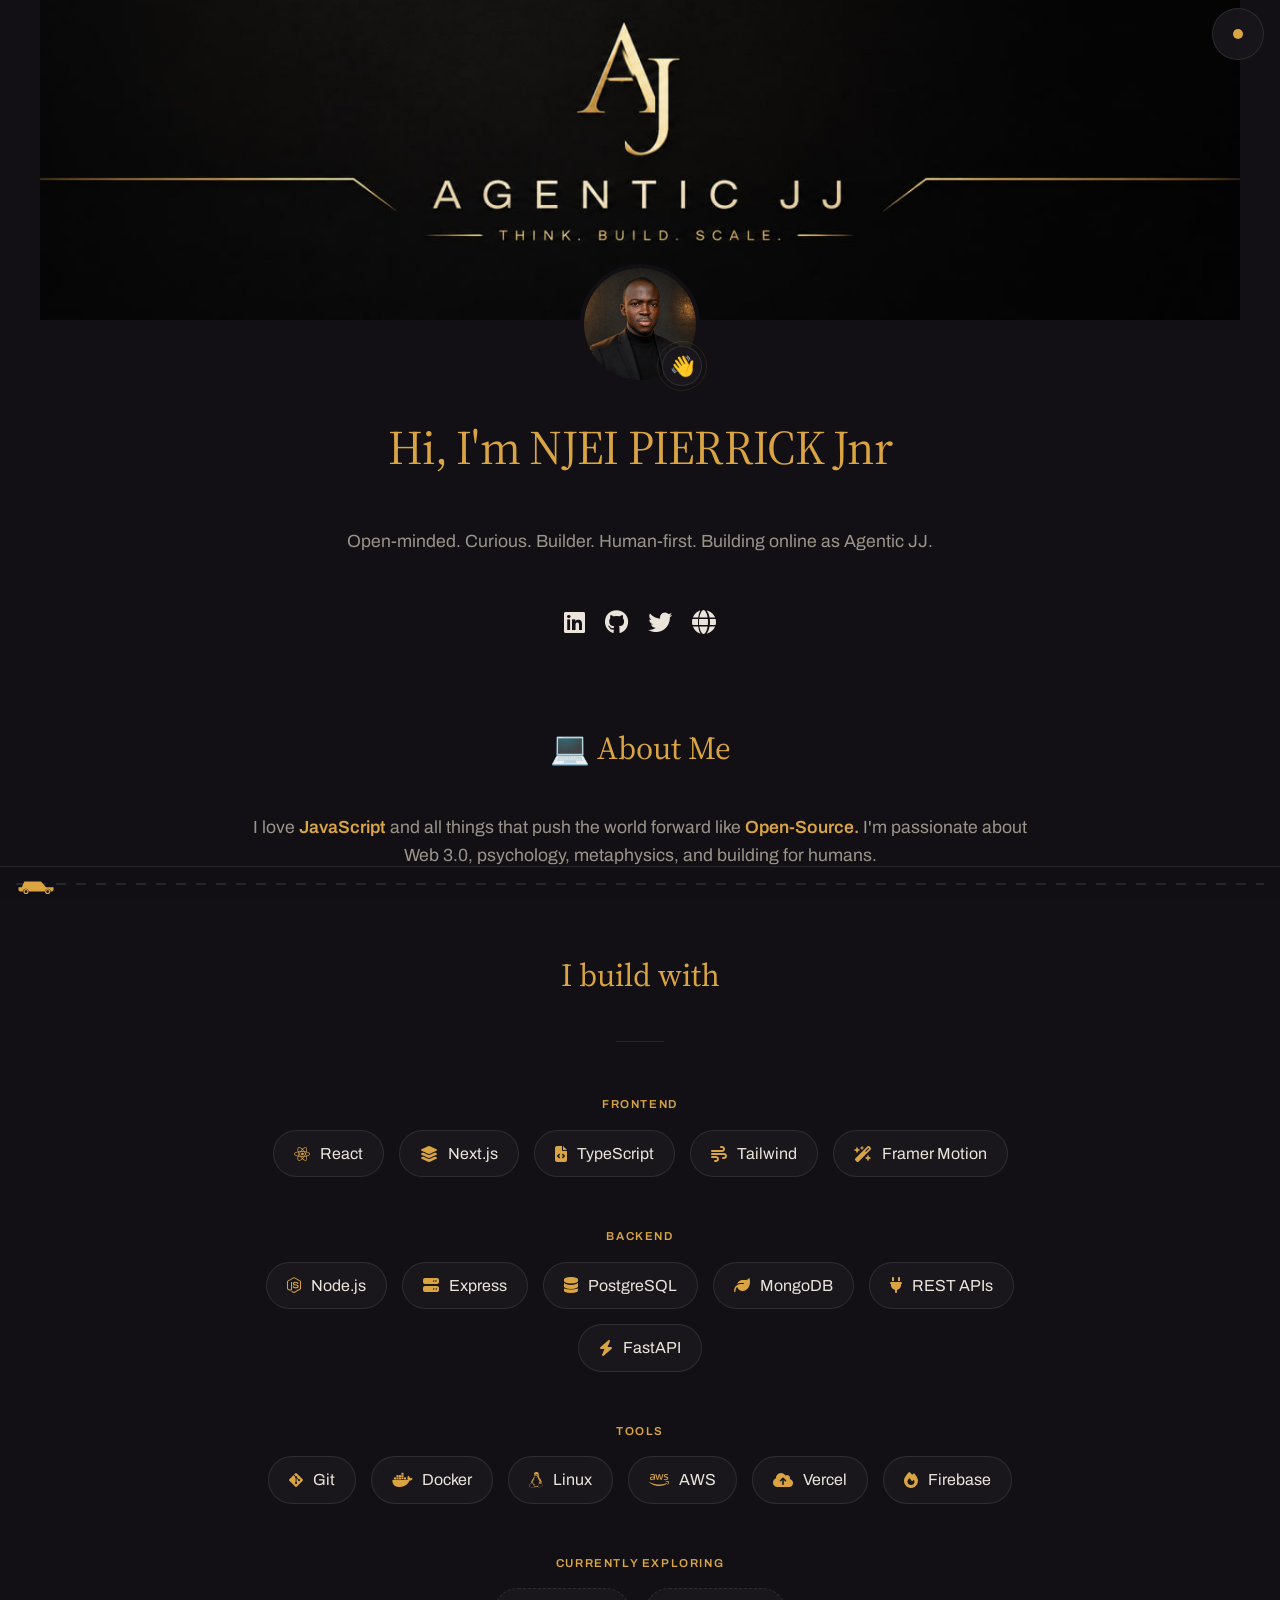
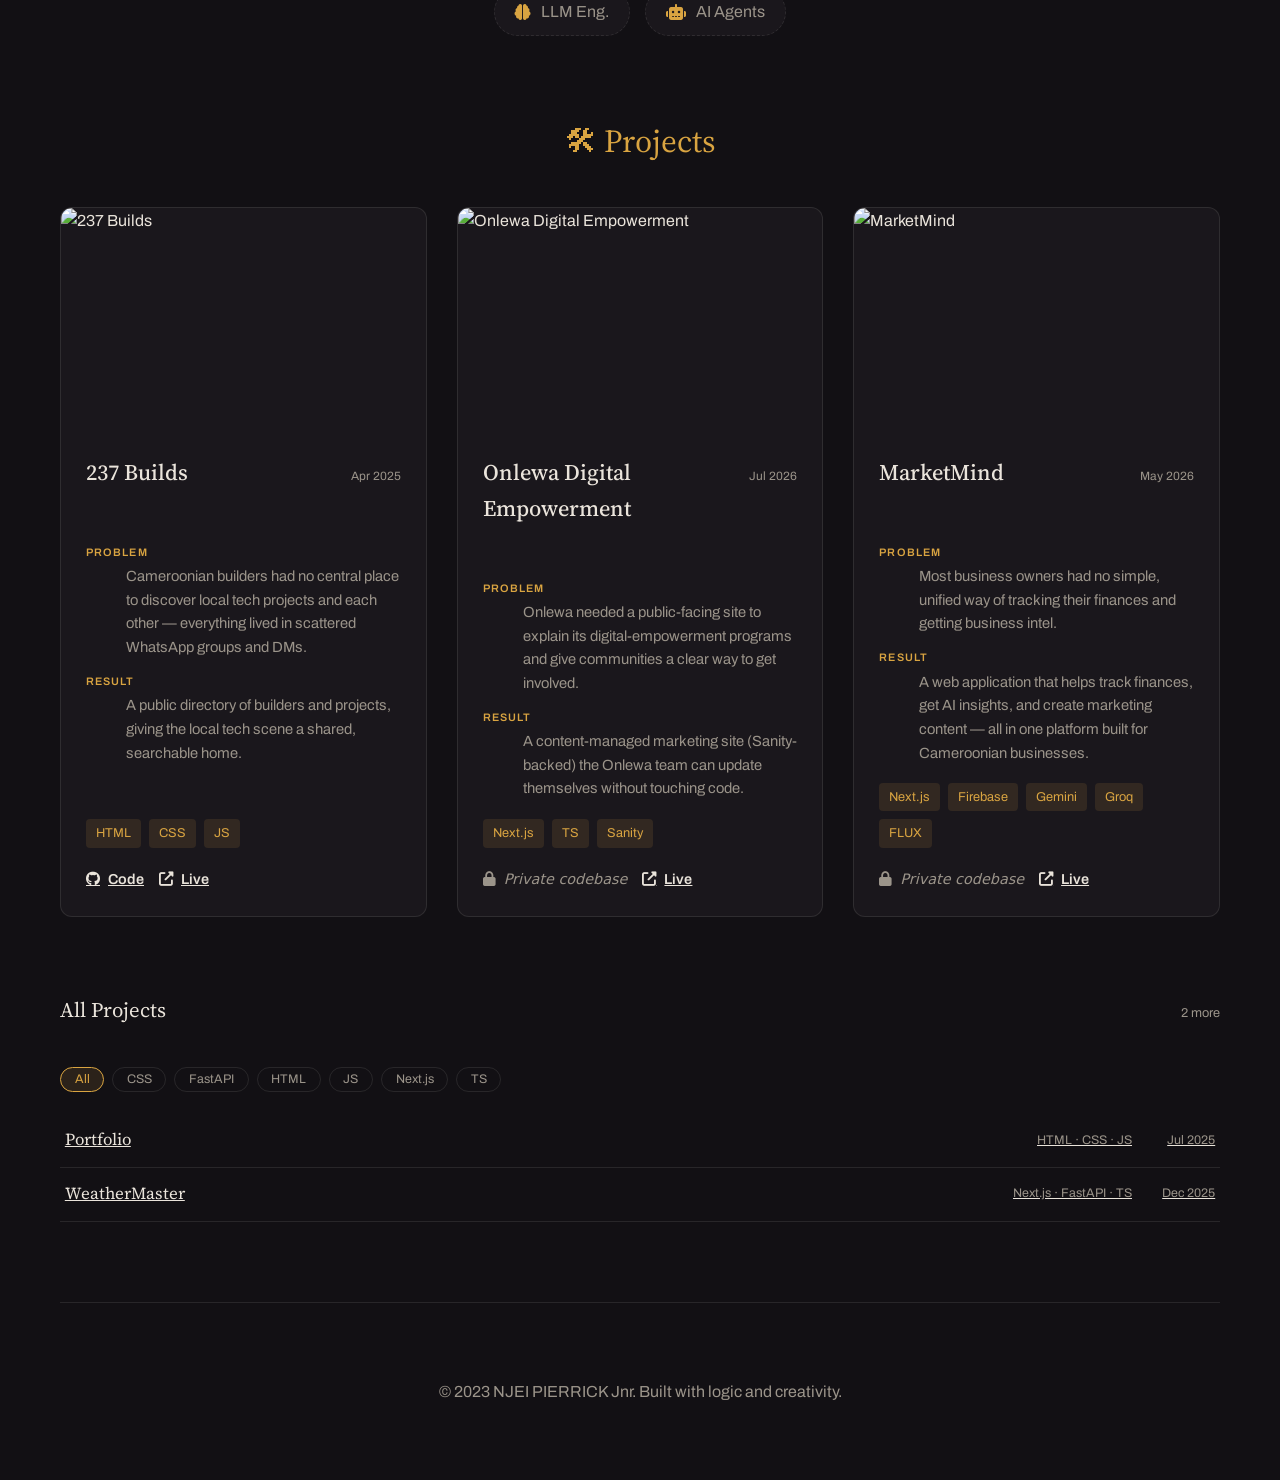
==== commit bb4fde09: "Added robot.txt and sitemap.xml" ====
--- a/index.html
+++ b/index.html
@@ -4,7 +4,50 @@
 <head>
   <meta charset="UTF-8" />
   <meta name="viewport" content="width=device-width, initial-scale=1.0" />
-  <title>PIERRICK's Portfolio</title>
+
+  <title>Njei Pierrick (Agentic JJ) — Software Engineer & AI Builder</title>
+  <meta name="description" content="Njei Pierrick, known online as Agentic JJ, is a full-stack software engineer and AI builder from Cameroon. Explore shipped products, case studies, and skills in React, Node.js, and cloud infrastructure." />
+  <meta name="author" content="Njei Pierrick" />
+  <meta name="robots" content="index, follow" />
+  <link rel="canonical" href="https://njeipierrick.vercel.app/" />
+  <meta name="theme-color" content="#121014" />
+
+  <!-- Open Graph (Facebook, LinkedIn, Slack…) -->
+  <meta property="og:type" content="website" />
+  <meta property="og:url" content="https://njeipierrick.vercel.app/" />
+  <meta property="og:title" content="Njei Pierrick (Agentic JJ) — Software Engineer & AI Builder" />
+  <meta property="og:description" content="Full-stack software engineer and AI builder from Cameroon. Shipped products, case studies, and the stack behind them." />
+  <meta property="og:image" content="https://njeipierrick.vercel.app/cover-photo.jpg" />
+  <meta property="og:site_name" content="Njei Pierrick — Agentic JJ" />
+  <meta property="og:locale" content="en_US" />
+
+  <!-- Twitter / X -->
+  <meta name="twitter:card" content="summary_large_image" />
+  <meta name="twitter:title" content="Njei Pierrick (Agentic JJ) — Software Engineer & AI Builder" />
+  <meta name="twitter:description" content="Full-stack software engineer and AI builder from Cameroon. Shipped products, case studies, and the stack behind them." />
+  <meta name="twitter:image" content="https://njeipierrick.vercel.app/cover-photo.jpg" />
+  <meta name="twitter:creator" content="@NjeiPierrick" />
+
+  <!-- JSON-LD structured data — tells Google "Agentic JJ" and "Njei Pierrick"
+       are the same person, so either search can surface this page. -->
+  <script type="application/ld+json">
+  {
+    "@context": "https://schema.org",
+    "@type": "Person",
+    "name": "Njei Pierrick",
+    "alternateName": "Agentic JJ",
+    "jobTitle": "Software Engineer & AI Builder",
+    "url": "https://njeipierrick.vercel.app/",
+    "image": "https://njeipierrick.vercel.app/avatar.png",
+    "sameAs": [
+      "https://github.com/Agentic-JJ-Web3",
+      "https://x.com/NjeiPierrick",
+      "https://www.linkedin.com/in/njei-pierrick-1a52aa2b8",
+      "https://njei-blog.vercel.app"
+    ]
+  }
+  </script>
+
   <link rel="apple-touch-icon" sizes="180x180" href="favico/apple-touch-icon.png">
   <link rel="icon" type="image/png" sizes="32x32" href="favico/favicon-32x32.png">
   <link rel="icon" type="image/png" sizes="16x16" href="favico/favicon-16x16.png">
--- a/styles.css
+++ b/styles.css
@@ -408,6 +408,87 @@
   font-size: 0.9rem;
   font-style: italic;
 }
+
+/* ---------- Projects archive (everything not featured) ---------- */
+.projects-archive { margin-top: 3.5rem; }
+
+.archive-header {
+  display: flex;
+  align-items: baseline;
+  justify-content: space-between;
+  gap: 1rem;
+  flex-wrap: wrap;
+  margin-bottom: 1.2rem;
+}
+
+.archive-header h3 {
+  font-family: var(--serif);
+  font-weight: 400;
+  font-size: 1.3rem;
+}
+
+.archive-count { font-size: 0.8rem; color: var(--muted); }
+
+.archive-filter {
+  display: flex;
+  flex-wrap: wrap;
+  gap: 0.5rem;
+  margin-bottom: 1.4rem;
+}
+
+.tag-pill {
+  font-family: var(--sans);
+  font-size: 0.78rem;
+  color: var(--muted);
+  background: transparent;
+  border: 1px solid var(--line);
+  border-radius: 999px;
+  padding: 0.3rem 0.85rem;
+  cursor: pointer;
+  transition: color 140ms ease, border-color 140ms ease;
+}
+
+.tag-pill:hover { color: var(--text); border-color: var(--accent); }
+.tag-pill.active { color: var(--accent); border-color: var(--accent); background: var(--accent-soft); }
+
+.archive-list { display: flex; flex-direction: column; }
+
+.proj-list-item {
+  display: flex;
+  align-items: center;
+  justify-content: space-between;
+  gap: 1rem;
+  padding: 0.8rem 0.3rem;
+  border-bottom: 1px solid var(--line);
+  color: inherit;
+  transition: background 140ms ease;
+}
+
+.proj-list-item:hover { background: rgba(255, 255, 255, 0.03); }
+.proj-list-item:hover .proj-list-name { color: var(--accent); }
+
+.proj-list-name {
+  font-family: var(--serif);
+  font-size: 1.05rem;
+  transition: color 140ms ease;
+  flex: 1 1 auto;
+}
+
+.proj-list-tags {
+  font-size: 0.78rem;
+  color: var(--muted);
+  text-align: right;
+}
+
+.proj-list-date {
+  font-size: 0.78rem;
+  color: var(--muted);
+  white-space: nowrap;
+  min-width: 4.2rem;
+  text-align: right;
+}
+
+.archive-empty { color: var(--muted); font-size: 0.9rem; padding: 0.6rem 0.3rem; }
 
 .tags {
   display: flex;
@@ -587,4 +668,8 @@
   .projects-grid {
     grid-template-columns: 1fr;
   }
-}
+
+  .proj-list-tags {
+    display: none;
+  }
+}
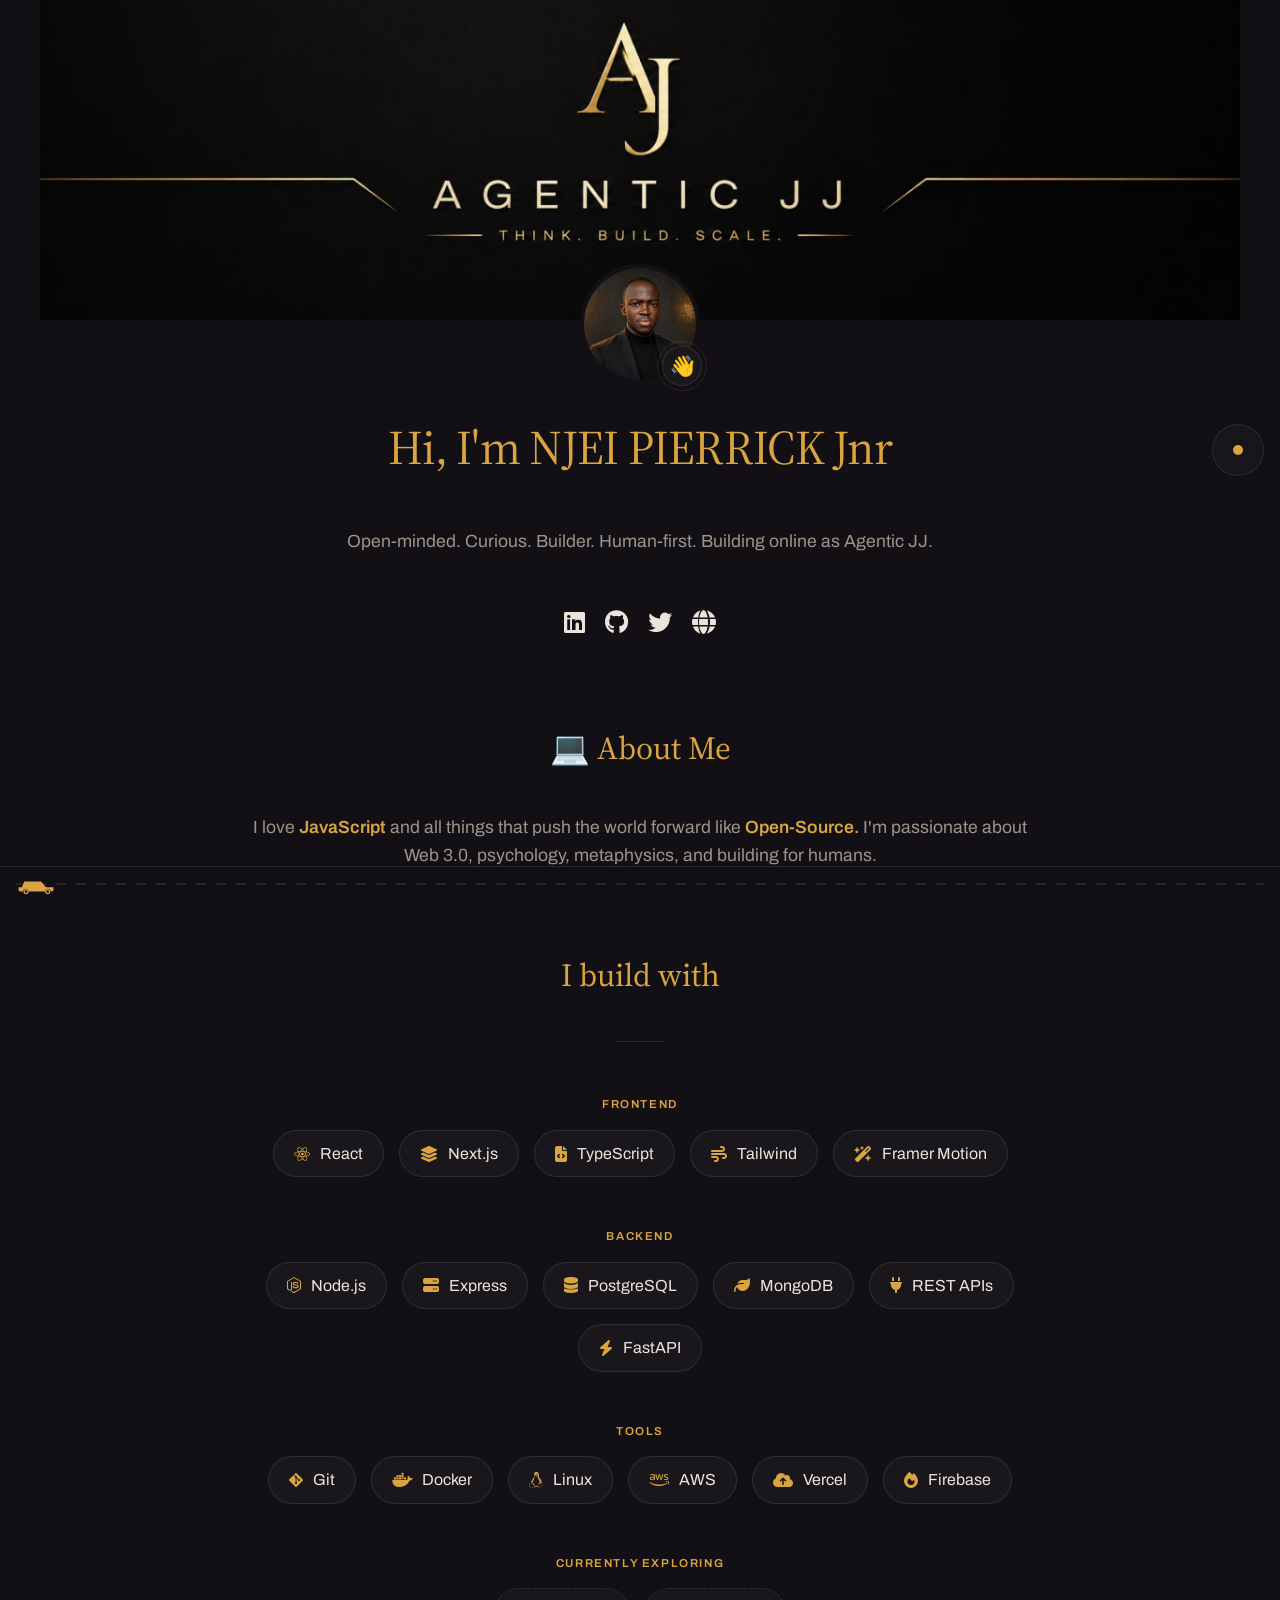
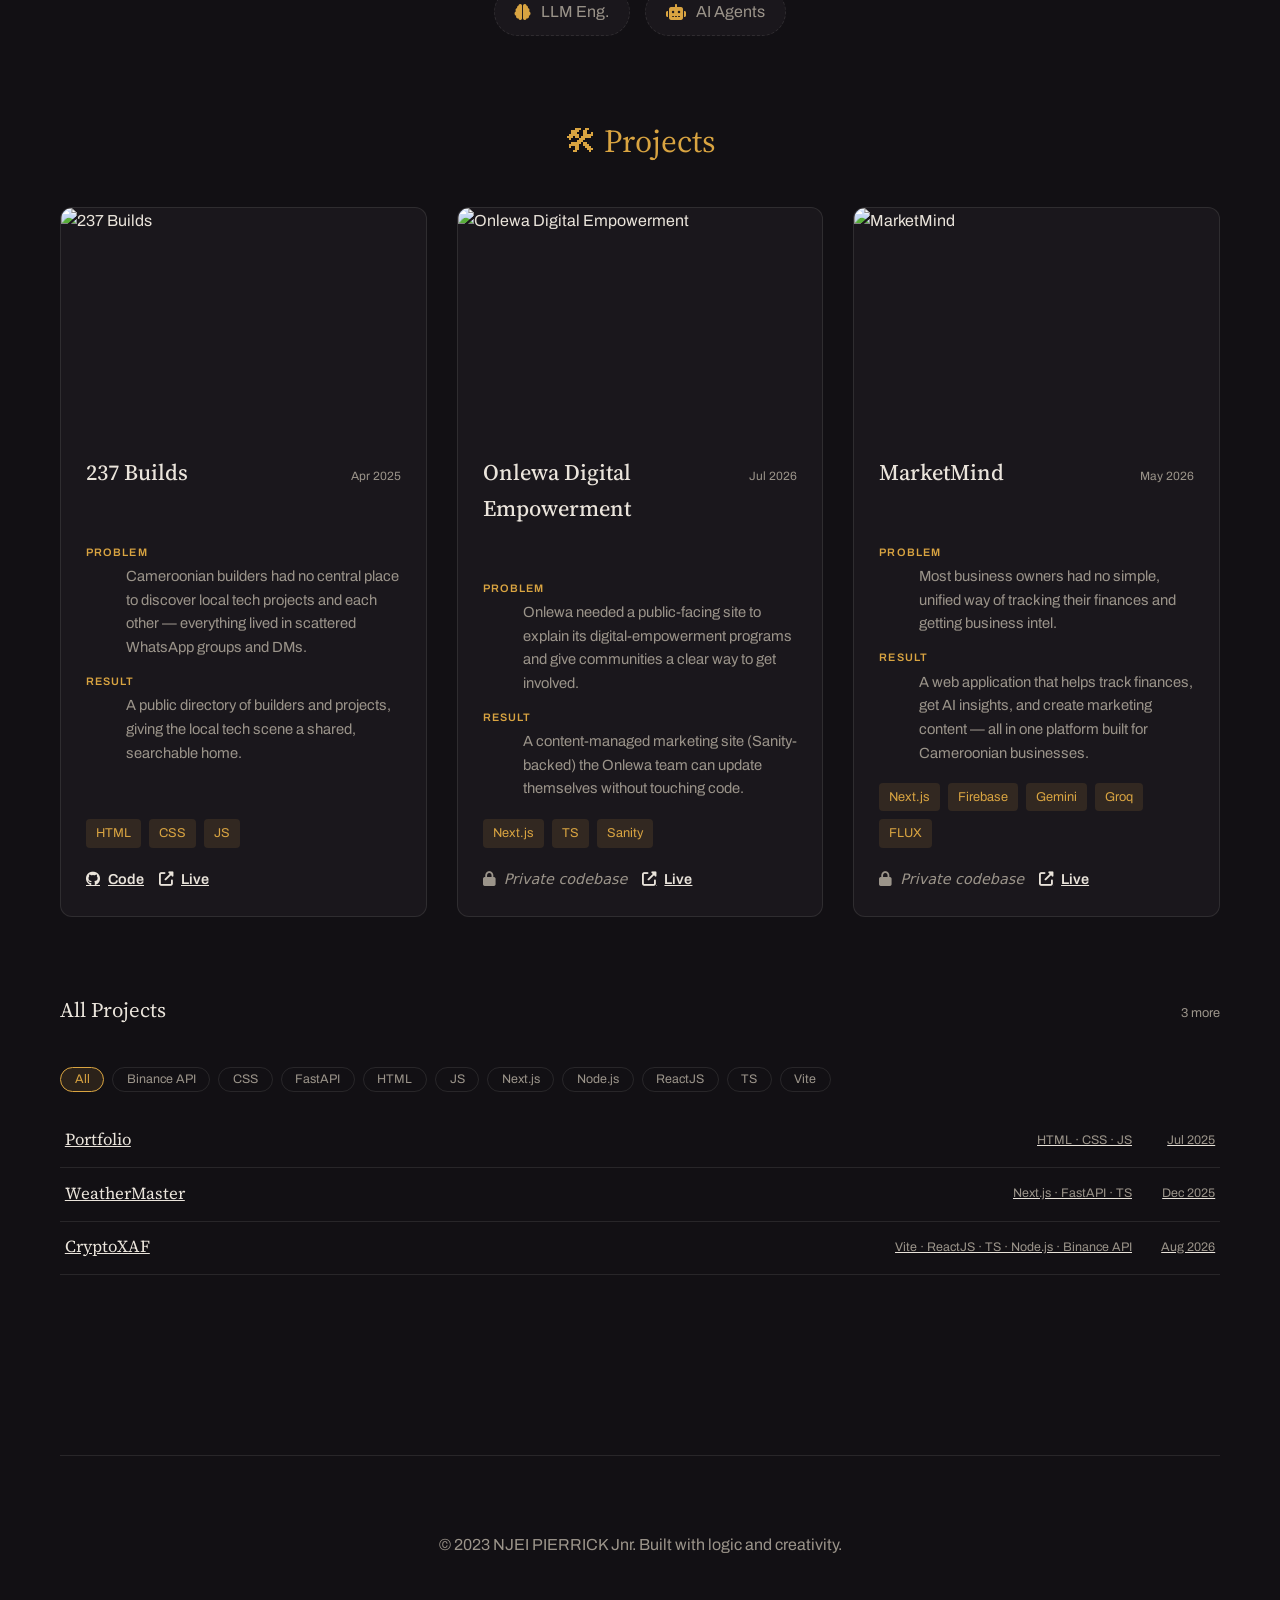
==== commit 27d62021: "updated new sections" ====
--- a/index.html
+++ b/index.html
@@ -17,7 +17,24 @@
   <meta property="og:url" content="https://njeipierrick.vercel.app/" />
   <meta property="og:title" content="Njei Pierrick (Agentic JJ) — Software Engineer & AI Builder" />
   <meta property="og:description" content="Full-stack software engineer and AI builder from Cameroon. Shipped products, case studies, and the stack behind them." />
+  <!-- Primary image first — this is the one most link-preview cards (Slack,
+       LinkedIn, iMessage) will actually show. Extra og:image entries below
+       are additional candidates some crawlers (Pinterest, Discord) pick
+       from, and they widen the set of photos search engines associate
+       with this page/person. Add future event/workshop photos here too
+       once they're also visible in the on-page gallery (see gallery in
+       data.js) — a meta tag pointing at an image nobody can see on the
+       page carries much less weight. -->
+  <meta property="og:image" content="https://njeipierrick.vercel.app/avatar.png" />
+  <meta property="og:image:alt" content="Njei Pierrick (Agentic JJ), software engineer and AI builder" />
+  <meta property="og:image" content="https://njeipierrick.vercel.app/njei-pierrick-corporate-photo.png" />
+  <meta property="og:image:alt" content="Njei Pierrick (Agentic JJ) in corporate attire" />
+  <meta property="og:image" content="https://njeipierrick.vercel.app/njei-pierrick-linkedin-photo.png" />
+  <meta property="og:image:alt" content="Njei Pierrick (Agentic JJ) LinkedIn profile photo" />
+  <meta property="og:image" content="https://njeipierrick.vercel.app/njei-pierrick-casual-photo.png" />
+  <meta property="og:image:alt" content="Njei Pierrick (Agentic JJ), casual portrait" />
   <meta property="og:image" content="https://njeipierrick.vercel.app/cover-photo.jpg" />
+  <meta property="og:image:alt" content="Agentic JJ — Njei Pierrick brand cover" />
   <meta property="og:site_name" content="Njei Pierrick — Agentic JJ" />
   <meta property="og:locale" content="en_US" />
 
@@ -25,9 +42,10 @@
   <meta name="twitter:card" content="summary_large_image" />
   <meta name="twitter:title" content="Njei Pierrick (Agentic JJ) — Software Engineer & AI Builder" />
   <meta name="twitter:description" content="Full-stack software engineer and AI builder from Cameroon. Shipped products, case studies, and the stack behind them." />
-  <meta name="twitter:image" content="https://njeipierrick.vercel.app/cover-photo.jpg" />
-  <meta name="twitter:creator" content="@NjeiPierrick" />
-
+  <meta name="twitter:image" content="https://njeipierrick.vercel.app/avatar.png" />
+  <meta name="twitter:creator" content="@agenticjj" />
+  <!-- Google search console -->
+  <meta name="google-site-verification" content="AQ0L9uJ8X36e_qYkmeYt9i37yaewenFKFjEyCzLDIMg" />
   <!-- JSON-LD structured data — tells Google "Agentic JJ" and "Njei Pierrick"
        are the same person, so either search can surface this page. -->
   <script type="application/ld+json">
@@ -38,7 +56,12 @@
     "alternateName": "Agentic JJ",
     "jobTitle": "Software Engineer & AI Builder",
     "url": "https://njeipierrick.vercel.app/",
-    "image": "https://njeipierrick.vercel.app/avatar.png",
+    "image": [
+      "https://njeipierrick.vercel.app/avatar.png",
+      "https://njeipierrick.vercel.app/njei-pierrick-corporate-photo.png",
+      "https://njeipierrick.vercel.app/njei-pierrick-linkedin-photo.png",
+      "https://njeipierrick.vercel.app/njei-pierrick-casual-photo.png"
+    ],
     "sameAs": [
       "https://github.com/Agentic-JJ-Web3",
       "https://x.com/NjeiPierrick",
@@ -65,6 +88,7 @@
       <section id="about" class="fade-in"></section>
       <section id="skills" class="fade-in"></section>
       <section id="projects" class="fade-in"></section>
+      <section id="gallery" class="fade-in"></section>
     </main>
 
     <footer id="footer"></footer>
--- a/styles.css
+++ b/styles.css
@@ -523,6 +523,60 @@
 
 .links a:hover {
   color: var(--accent);
+}
+
+/* ---------- Brand photo strip ---------- */
+#gallery {
+  text-align: center;
+  padding: 20px 0 0;
+}
+
+.gallery-label {
+  margin: 0 0 16px;
+  font-size: 0.72rem;
+  letter-spacing: 0.12em;
+  text-transform: uppercase;
+  color: var(--muted);
+}
+
+.gallery-strip {
+  display: flex;
+  justify-content: center;
+  flex-wrap: wrap;
+  gap: 20px;
+  margin: 0;
+  padding: 0;
+}
+
+.gallery-item {
+  margin: 0;
+  display: flex;
+  flex-direction: column;
+  align-items: center;
+  gap: 6px;
+}
+
+.gallery-item img {
+  width: 52px;
+  height: 52px;
+  border-radius: 50%;
+  object-fit: cover;
+  border: 2px solid var(--line);
+  filter: grayscale(65%);
+  opacity: 0.8;
+  transition: filter 200ms ease, opacity 200ms ease, border-color 200ms ease;
+}
+
+.gallery-item img:hover,
+.gallery-item img:focus-visible {
+  filter: grayscale(0%);
+  opacity: 1;
+  border-color: var(--accent);
+}
+
+.gallery-item figcaption {
+  font-size: 0.68rem;
+  color: var(--muted);
 }
 
 /* Footer */
@@ -579,6 +633,23 @@
 .nav-blob:hover { border-color: var(--accent); }
 .nav-blob:active { transform: scale(0.94); }
 
+/* Periodic attention ripple — pulses briefly, rests, repeats. Stops once
+   the menu is open (it's done its job by then) and respects reduced motion. */
+.nav-blob {
+  animation: blob-pulse 6s ease-out infinite;
+}
+.nav-blob[aria-expanded="true"] { animation: none; }
+
+@keyframes blob-pulse {
+  0%, 55% { box-shadow: 0 0 0 0 rgba(217, 164, 65, 0.45); }
+  75% { box-shadow: 0 0 0 12px rgba(217, 164, 65, 0); }
+  100% { box-shadow: 0 0 0 0 rgba(217, 164, 65, 0); }
+}
+
+@media (prefers-reduced-motion: reduce) {
+  .nav-blob { animation: none; }
+}
+
 .nav-blob-dot {
   width: 10px;
   height: 10px;
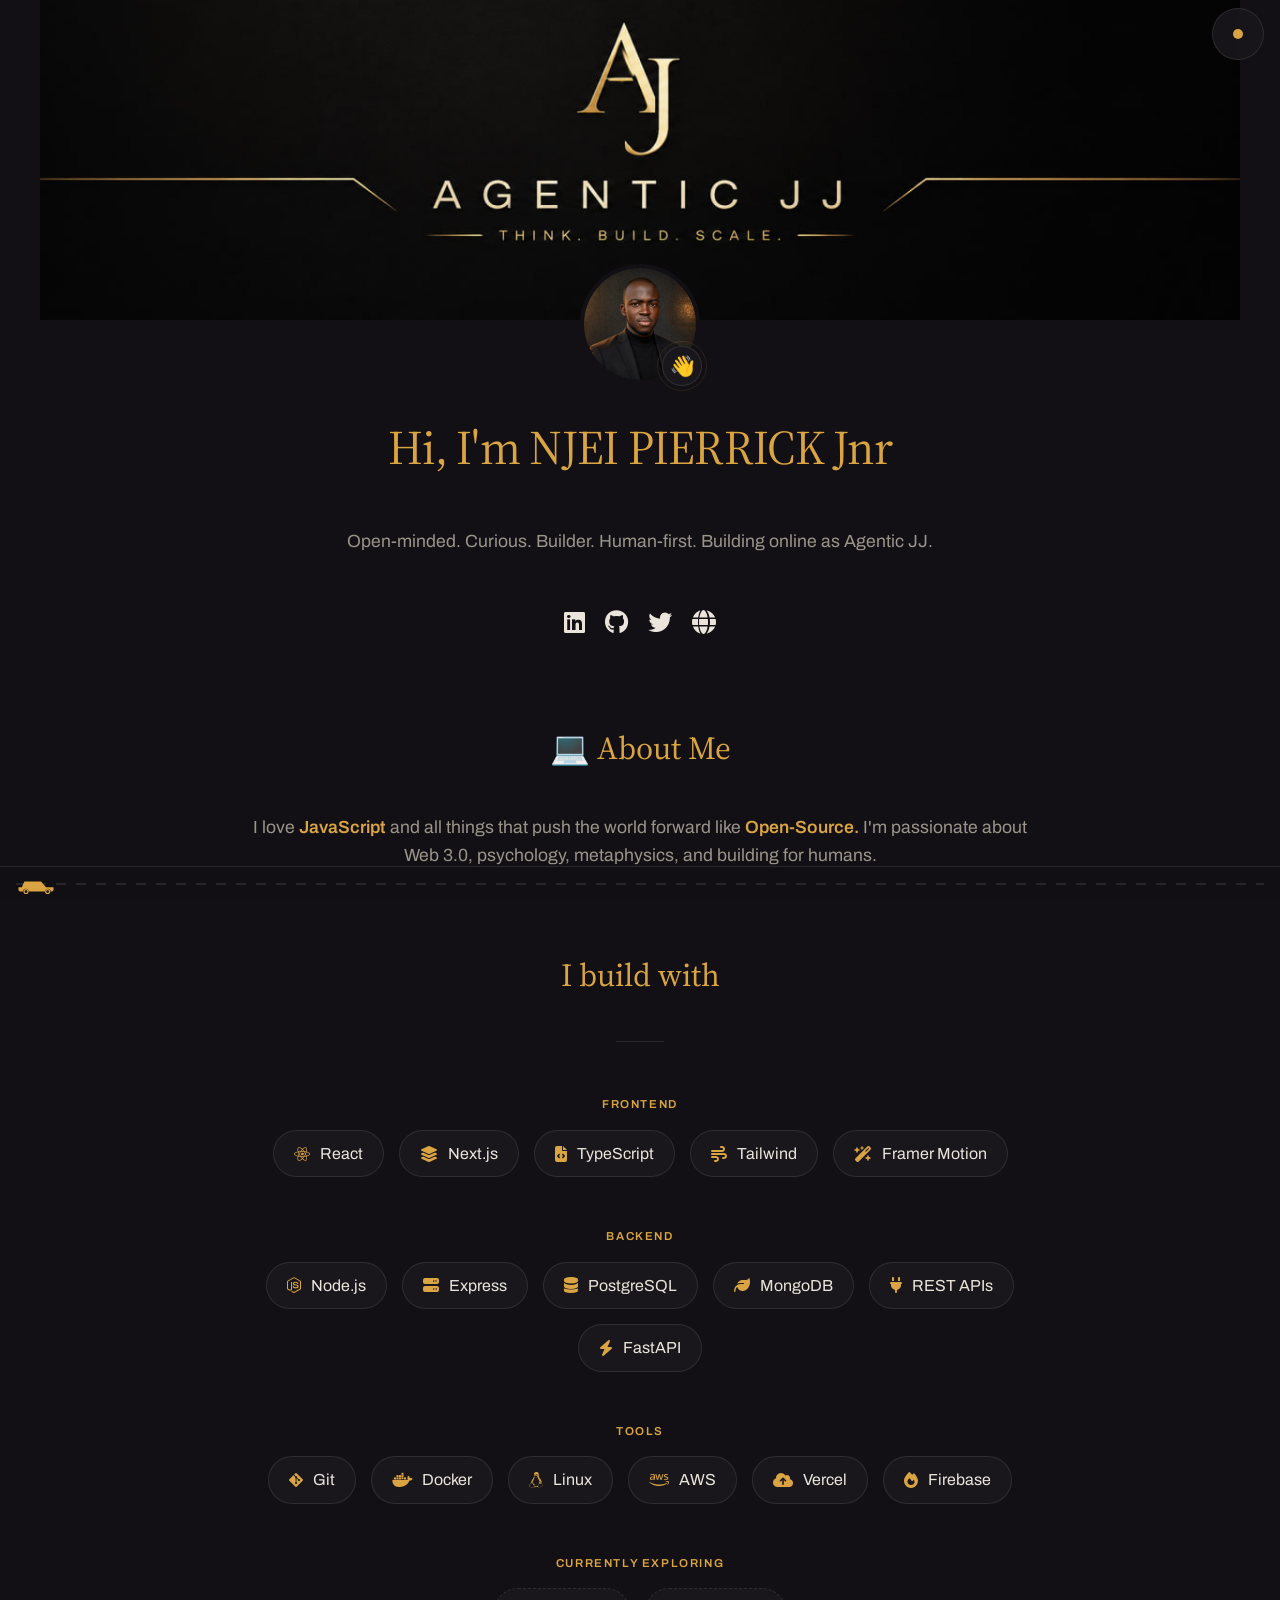
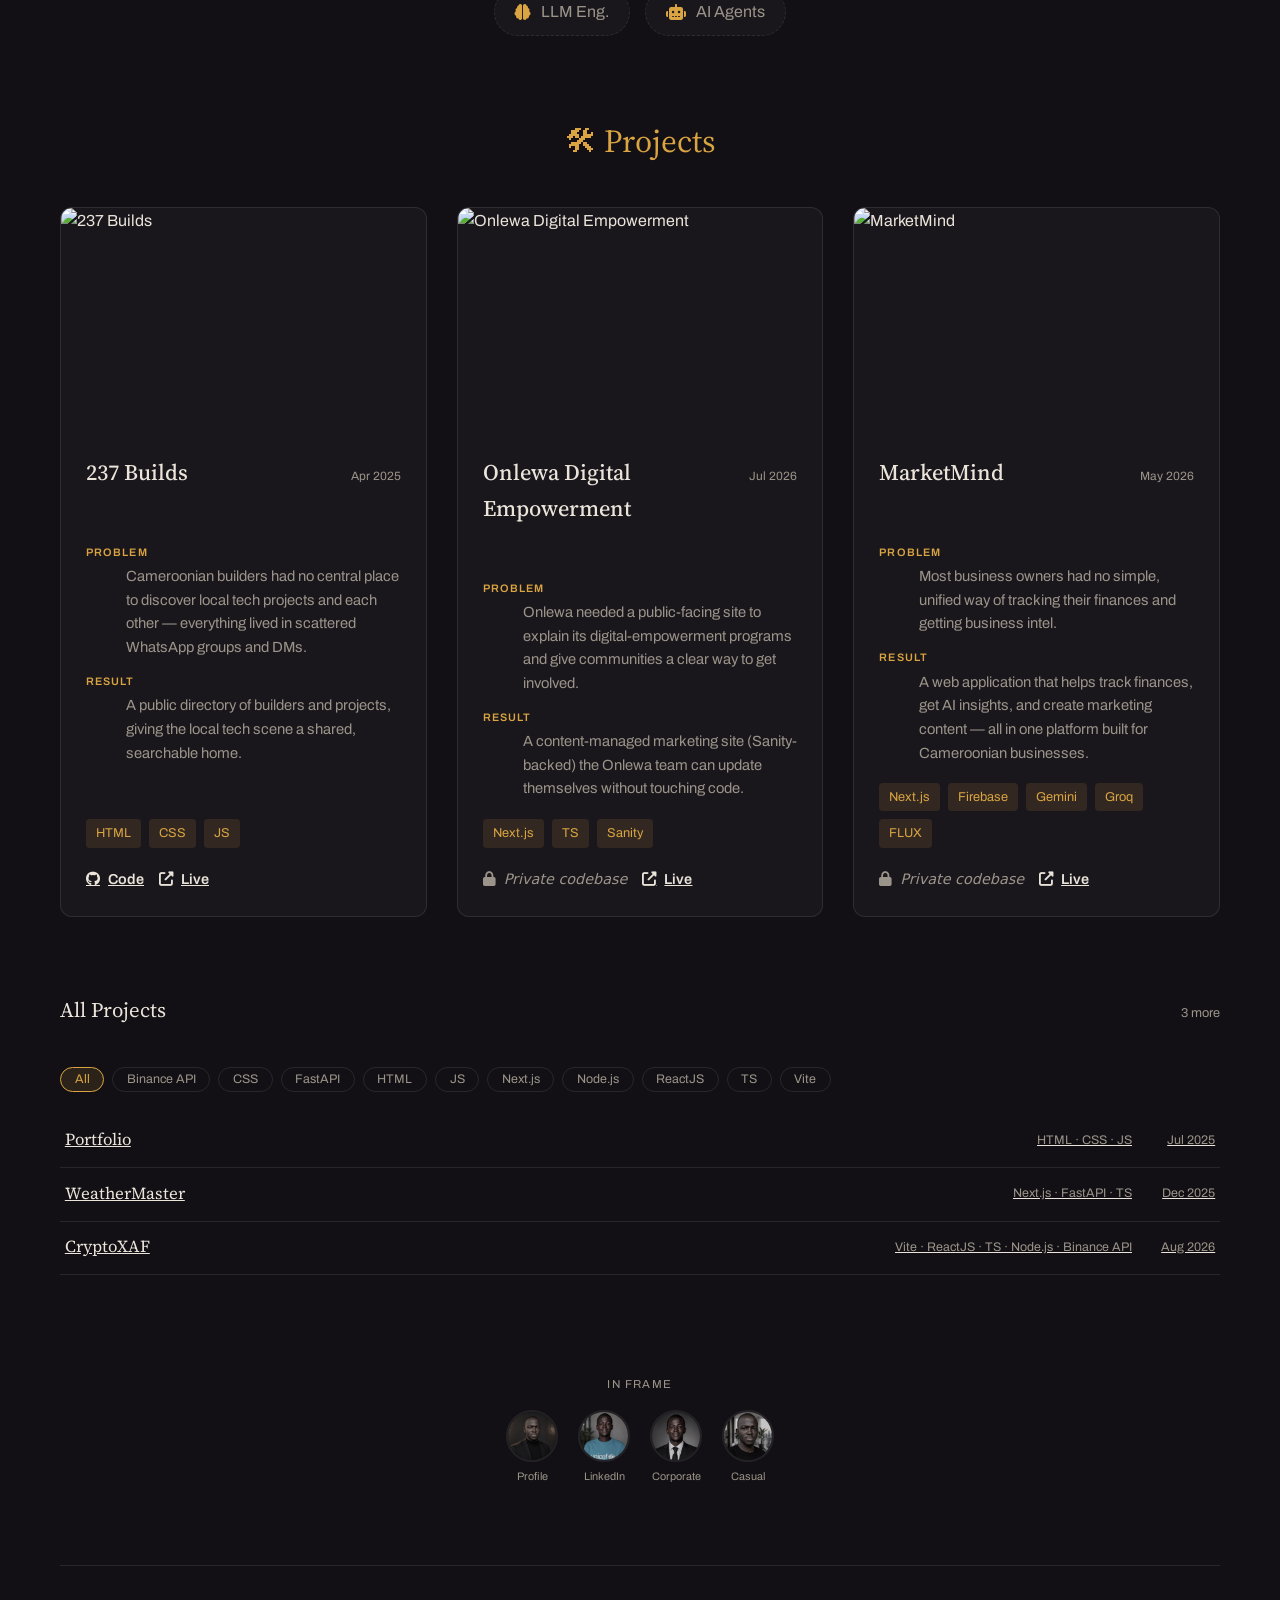
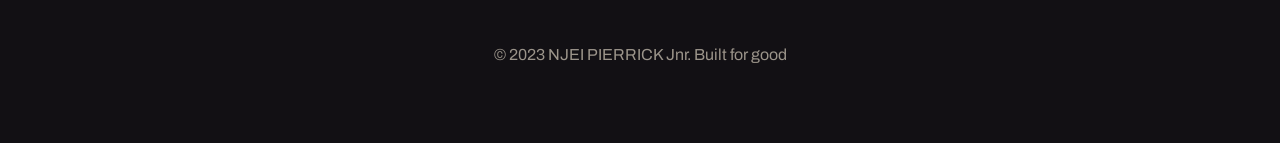
==== commit a1b47f91: "Compressed images and updated linkedin profile" ====
--- a/index.html
+++ b/index.html
@@ -25,13 +25,13 @@
        once they're also visible in the on-page gallery (see gallery in
        data.js) — a meta tag pointing at an image nobody can see on the
        page carries much less weight. -->
-  <meta property="og:image" content="https://njeipierrick.vercel.app/avatar.png" />
+  <meta property="og:image" content="https://njeipierrick.vercel.app/avatar.jpg" />
   <meta property="og:image:alt" content="Njei Pierrick (Agentic JJ), software engineer and AI builder" />
-  <meta property="og:image" content="https://njeipierrick.vercel.app/njei-pierrick-corporate-photo.png" />
+  <meta property="og:image" content="https://njeipierrick.vercel.app/njei-pierrick-corporate-photo.jpg" />
   <meta property="og:image:alt" content="Njei Pierrick (Agentic JJ) in corporate attire" />
-  <meta property="og:image" content="https://njeipierrick.vercel.app/njei-pierrick-linkedin-photo.png" />
+  <meta property="og:image" content="https://njeipierrick.vercel.app/njei-pierrick-linkedin-photo.jpg" />
   <meta property="og:image:alt" content="Njei Pierrick (Agentic JJ) LinkedIn profile photo" />
-  <meta property="og:image" content="https://njeipierrick.vercel.app/njei-pierrick-casual-photo.png" />
+  <meta property="og:image" content="https://njeipierrick.vercel.app/njei-pierrick-casual-photo.jpg" />
   <meta property="og:image:alt" content="Njei Pierrick (Agentic JJ), casual portrait" />
   <meta property="og:image" content="https://njeipierrick.vercel.app/cover-photo.jpg" />
   <meta property="og:image:alt" content="Agentic JJ — Njei Pierrick brand cover" />
@@ -42,7 +42,7 @@
   <meta name="twitter:card" content="summary_large_image" />
   <meta name="twitter:title" content="Njei Pierrick (Agentic JJ) — Software Engineer & AI Builder" />
   <meta name="twitter:description" content="Full-stack software engineer and AI builder from Cameroon. Shipped products, case studies, and the stack behind them." />
-  <meta name="twitter:image" content="https://njeipierrick.vercel.app/avatar.png" />
+  <meta name="twitter:image" content="https://njeipierrick.vercel.app/avatar.jpg" />
   <meta name="twitter:creator" content="@agenticjj" />
   <!-- Google search console -->
   <meta name="google-site-verification" content="AQ0L9uJ8X36e_qYkmeYt9i37yaewenFKFjEyCzLDIMg" />
@@ -57,15 +57,15 @@
     "jobTitle": "Software Engineer & AI Builder",
     "url": "https://njeipierrick.vercel.app/",
     "image": [
-      "https://njeipierrick.vercel.app/avatar.png",
-      "https://njeipierrick.vercel.app/njei-pierrick-corporate-photo.png",
-      "https://njeipierrick.vercel.app/njei-pierrick-linkedin-photo.png",
-      "https://njeipierrick.vercel.app/njei-pierrick-casual-photo.png"
+      "https://njeipierrick.vercel.app/avatar.jpg",
+      "https://njeipierrick.vercel.app/njei-pierrick-corporate-photo.jpg",
+      "https://njeipierrick.vercel.app/njei-pierrick-linkedin-photo.jpg",
+      "https://njeipierrick.vercel.app/njei-pierrick-casual-photo.jpg"
     ],
     "sameAs": [
       "https://github.com/Agentic-JJ-Web3",
       "https://x.com/NjeiPierrick",
-      "https://www.linkedin.com/in/njei-pierrick-1a52aa2b8",
+      "https://www.linkedin.com/in/njeipierrick",
       "https://njei-blog.vercel.app"
     ]
   }
